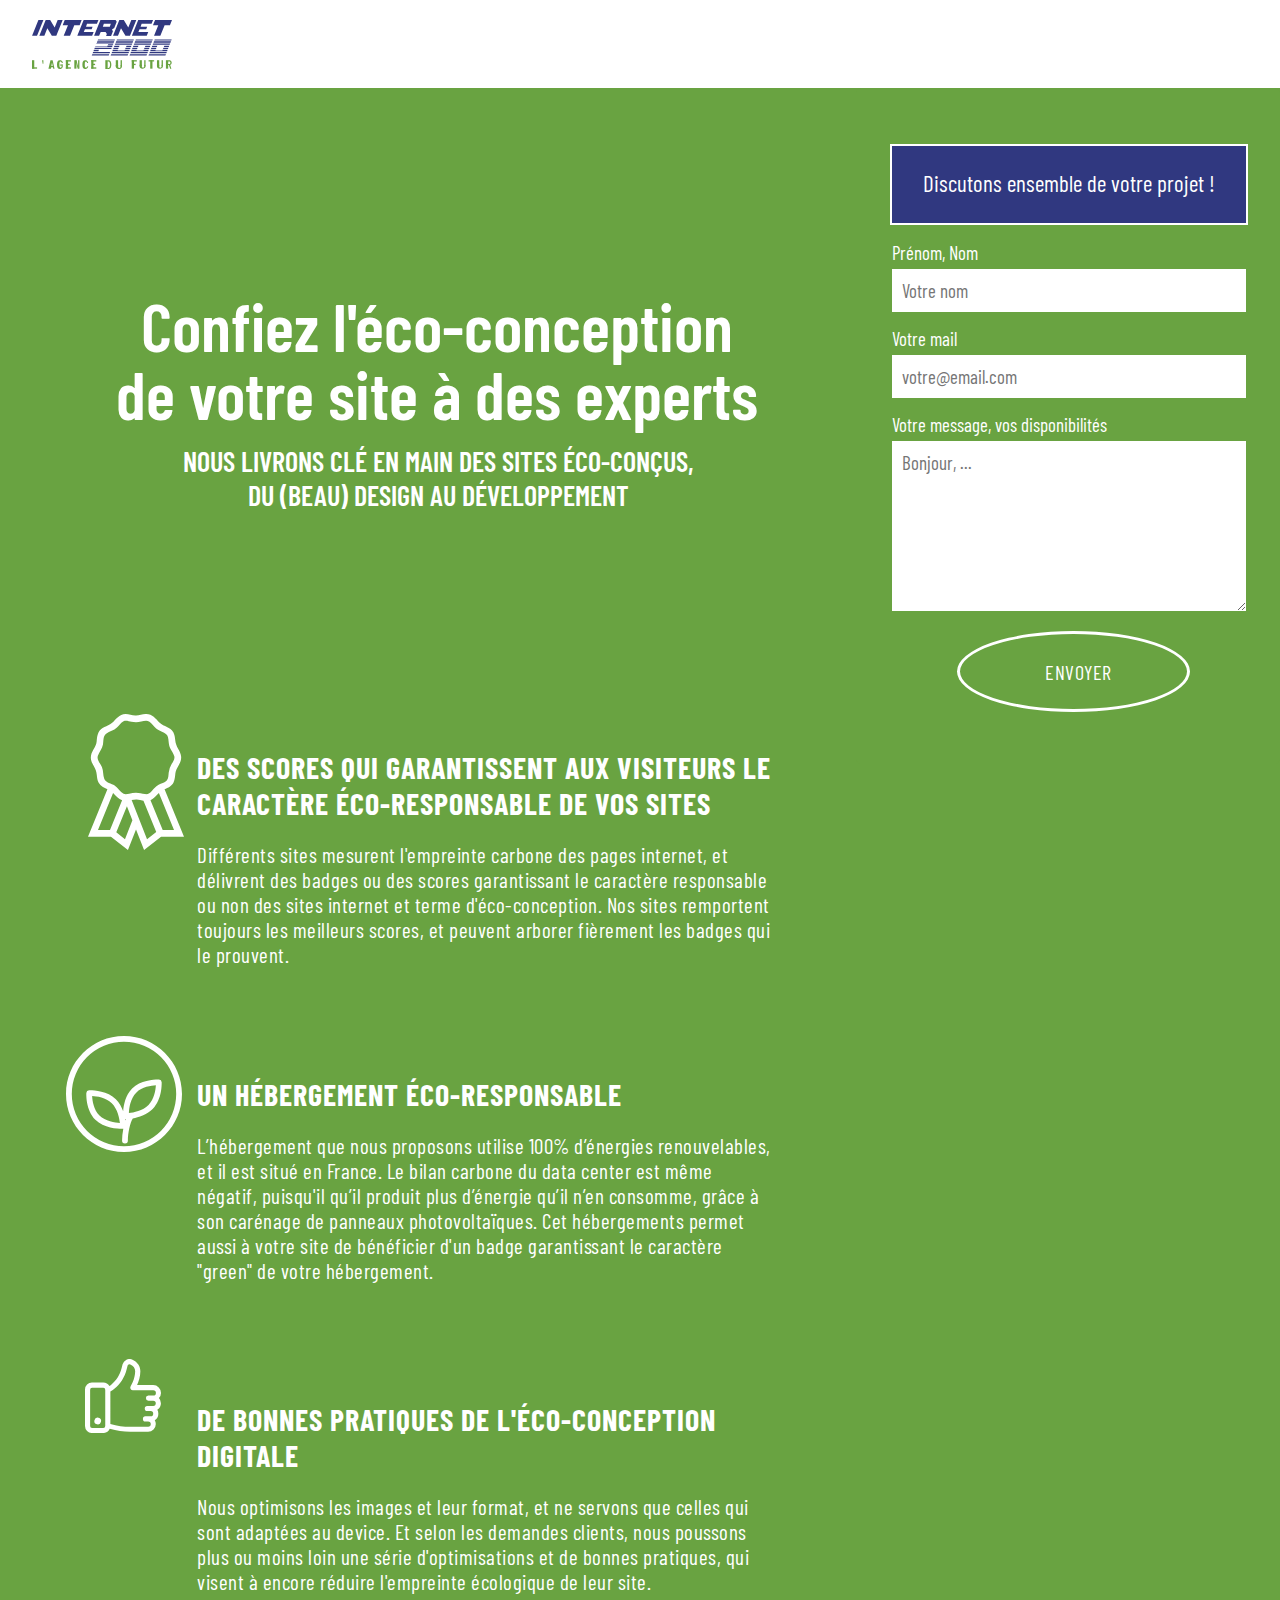
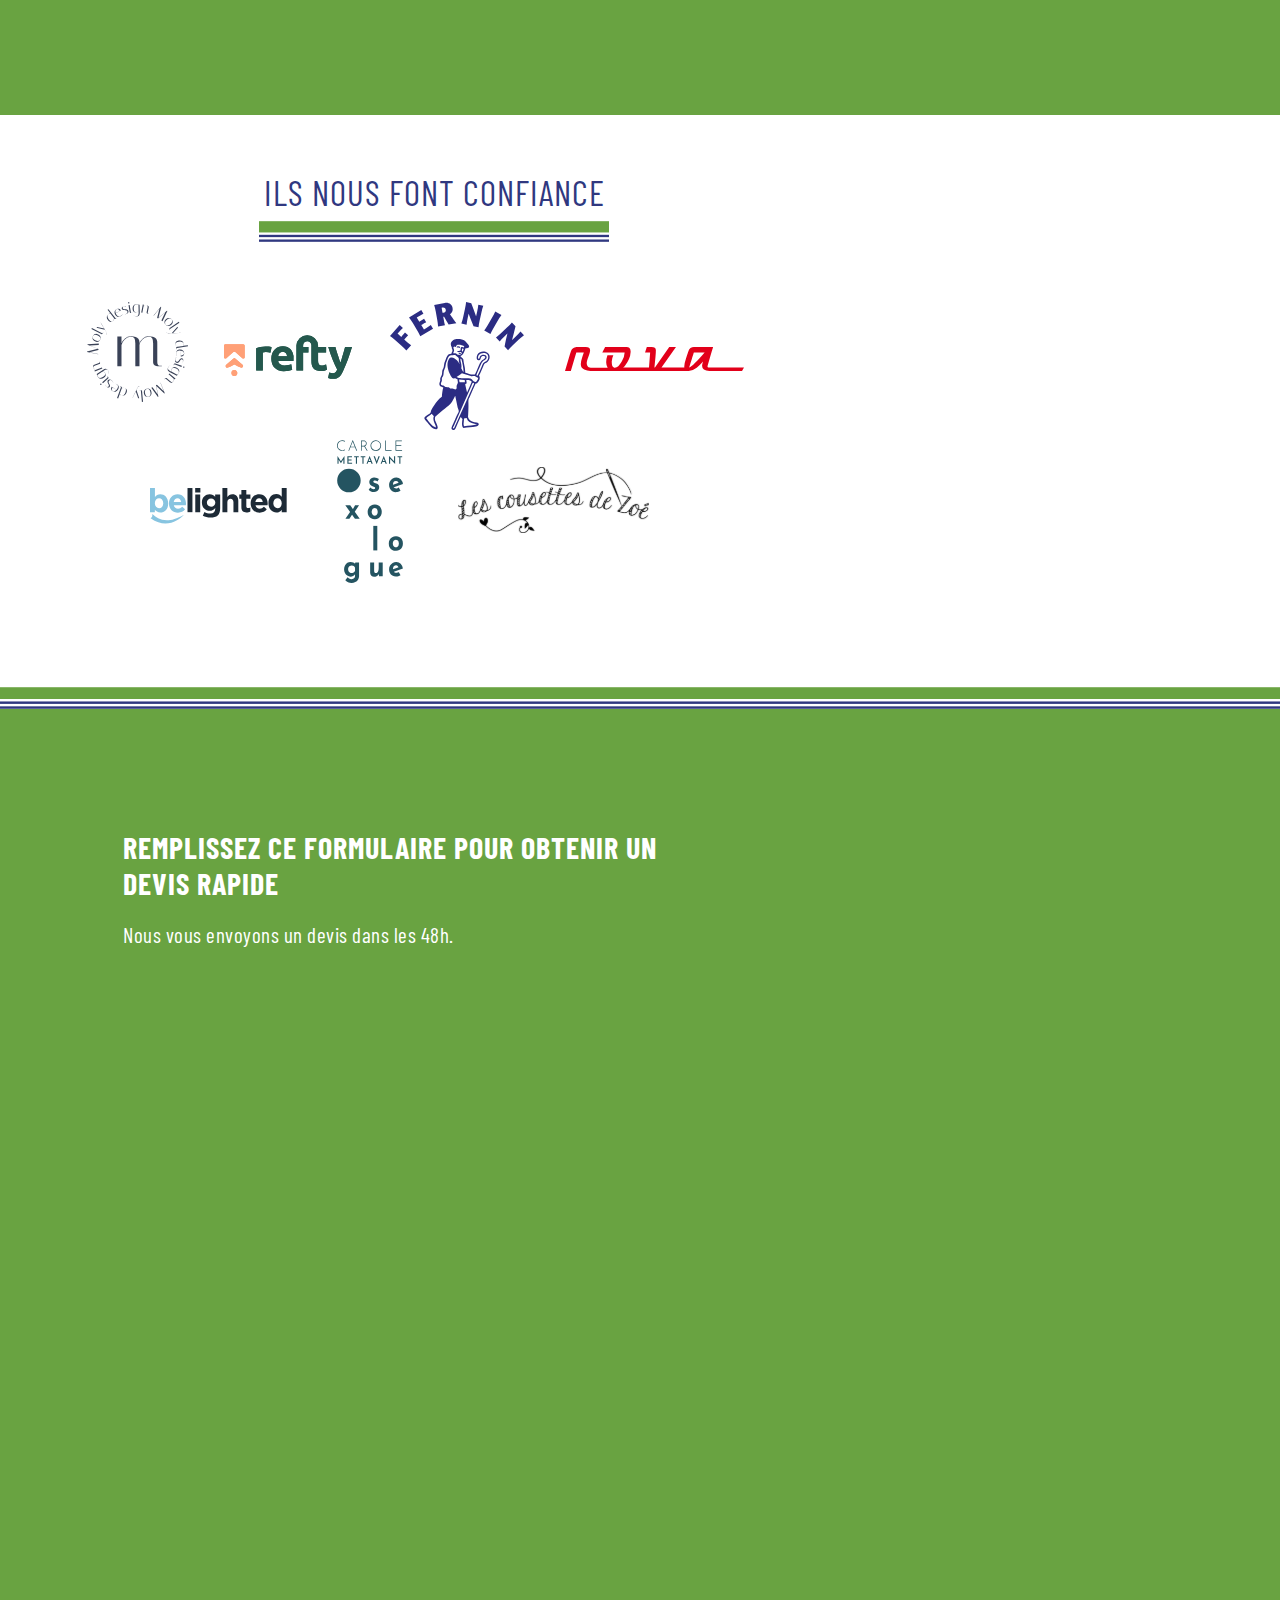
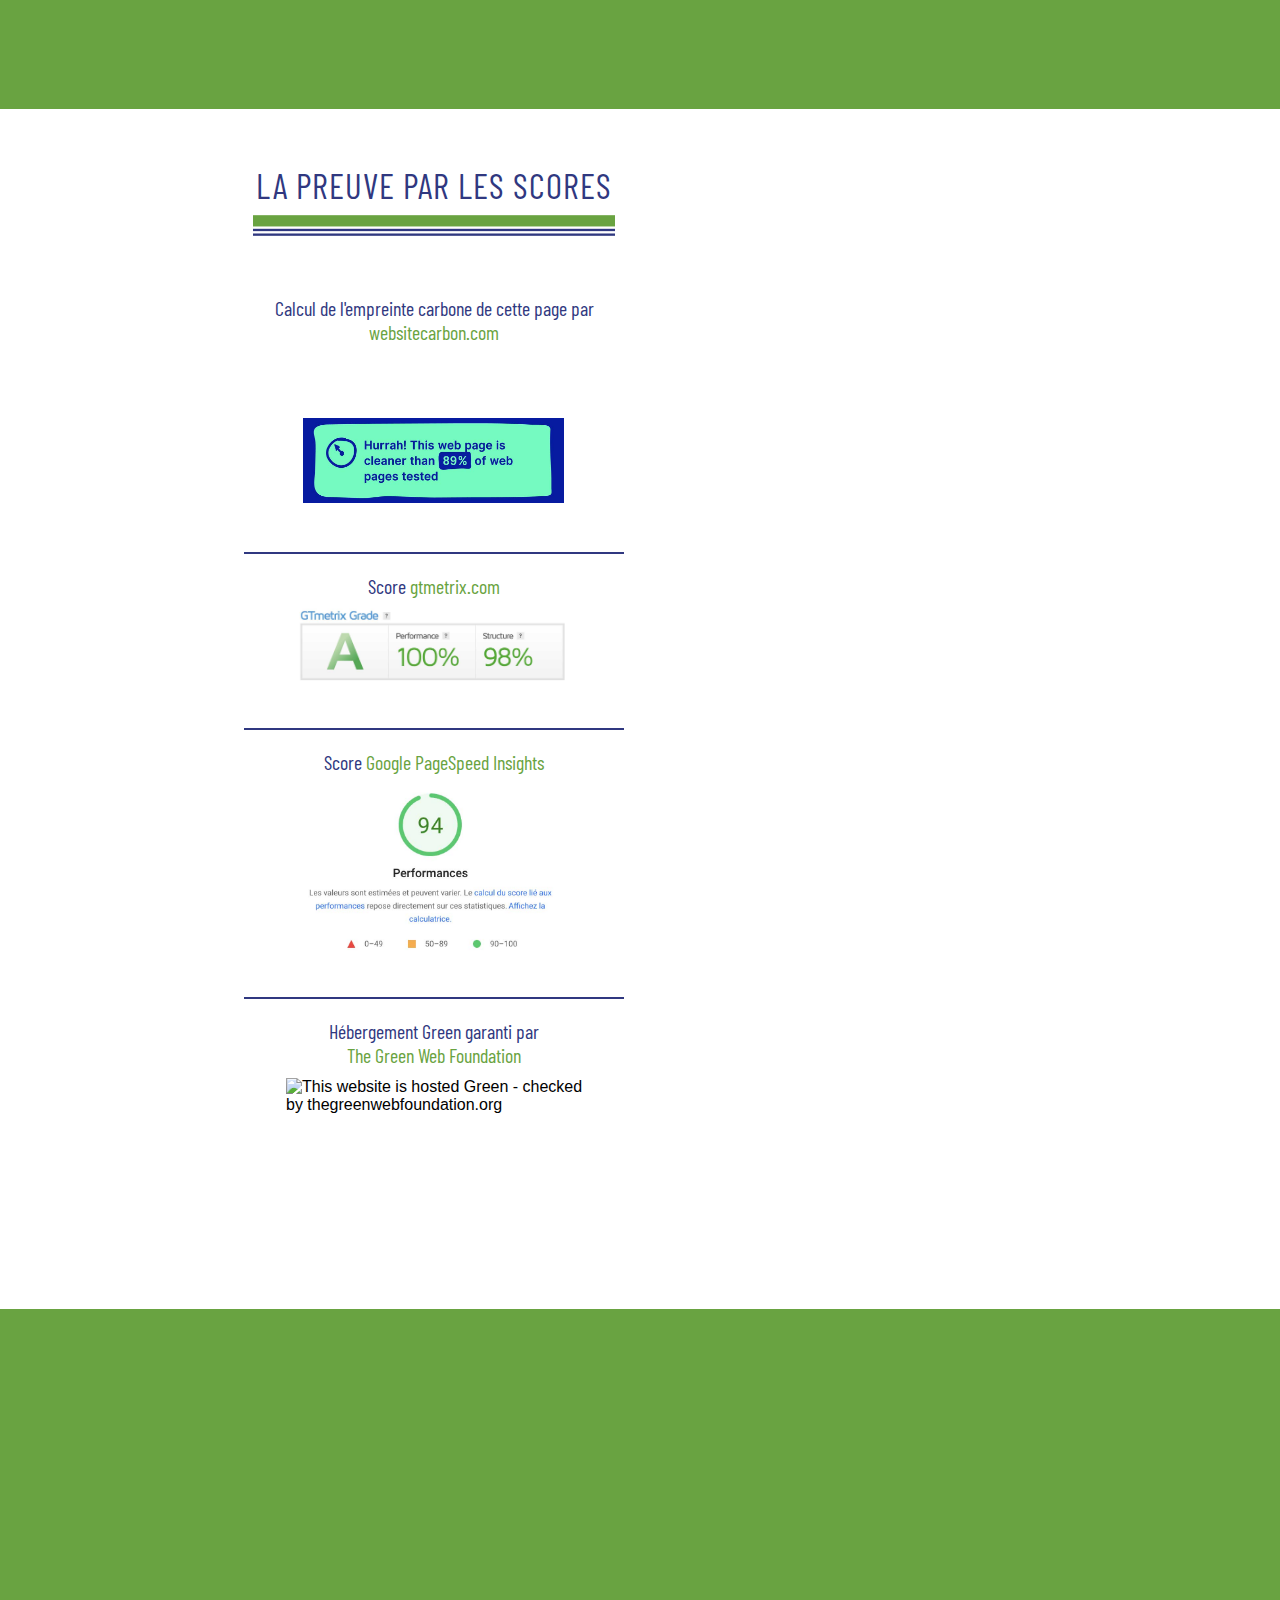
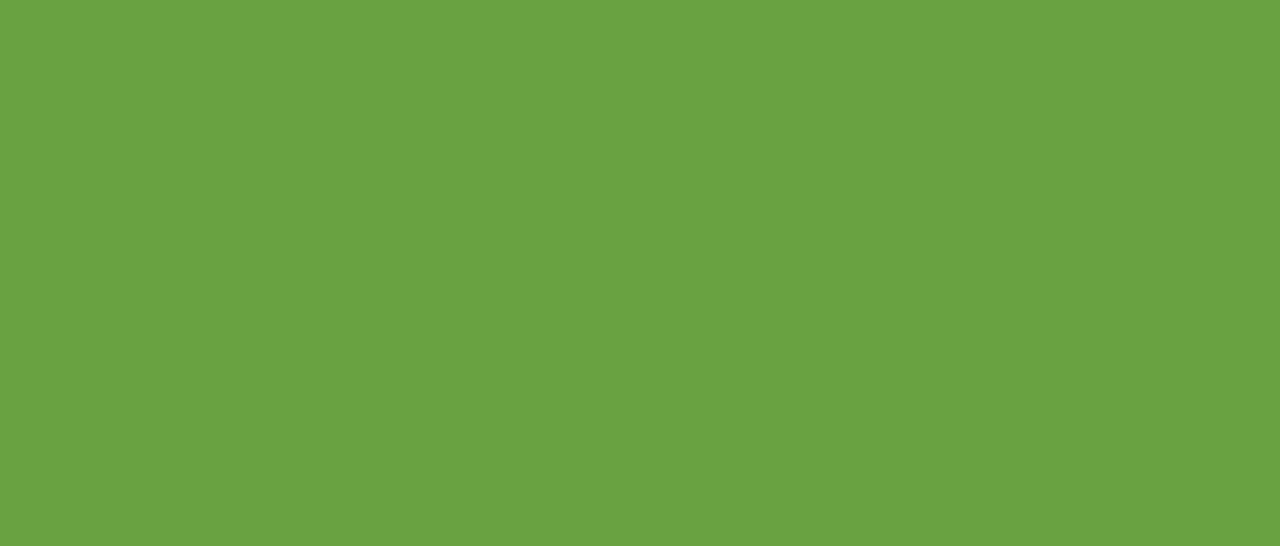
==== index.html @ 062c949f "Add files via upload" ====
<!doctype html><html class="" lang="fr"><head>
    <meta charset="UTF-8">
    <!-- generator meta tag -->
    <!-- leave this for stats and Silex version check -->
    <meta name="generator" content="Silex v2.2.13">
    <!-- End of generator meta tag -->
    <script type="text/javascript" src="js/jquery.js"></script>
    
    
    <script type="text/javascript" src="js/front-end.js"></script>
    <link rel="stylesheet" href="css/normalize.css">
    <link rel="stylesheet" href="css/front-end.css">

    
    <script type="text/javascript" class="silex-script"></script>
    
    <title>Experts en éco-conception Digitale - Page 1</title>
    

    
<meta name="viewport" content="width=device-width, initial-scale=1"><meta property="description" content="Confiez l'éco-conception de vos sites à des experts du statique : du design au développement, INTERNET 2000 livre clé en main des sites éco-conçus."><link href="css/favicon.png" rel="shortcut icon"><meta property="twitter:card" content="summary"><meta property="twitter:description" content="Confiez l'éco-conception de vos sites à des experts du statique : du design au développement, INTERNET 2000 livre clé en main des sites éco-conçus."><meta property="og:description" content="Confiez l'éco-conception de vos sites à des experts du statique : du design au développement, INTERNET 2000 livre clé en main des sites éco-conçus."><meta name="twitter:card" content="summary_large_image"><meta property="og:type" content="website"><meta property="twitter:title" content="Experts en éco-conception Digitale"><meta property="og:title" content="Experts en éco-conception Digitale"><link href="https://fonts.googleapis.com/css2?family=Barlow+Condensed:wght@600;800&amp;display=block" rel="stylesheet" class="silex-custom-font"><meta property="twitter:image" content="https://internet2000.net/assets/thumbnail2.png"><meta property="og:image" content="https://internet2000.net/assets/thumbnail2.png"><script src="js/script.js" type="text/javascript"></script><link href="css/styles.css" rel="stylesheet" type="text/css"><!-- Global site tag (gtag.js) - Google Analytics -->
<script async="" src="https://www.googletagmanager.com/gtag/js?id=UA-219717508-1">
</script>
<script>
  window.dataLayer = window.dataLayer || [];
  function gtag(){dataLayer.push(arguments);}
  gtag('js', new Date());

  gtag('config', 'UA-219717508-1');
</script><style>body { opacity: 0; transition: .25s opacity ease; }</style></head>

<body class="body-initial all-style enable-mobile prevent-resizable prevent-selectable editable-style silex-runtime silex-published" data-silex-type="container-element" style="" data-current-page="page-page-1">
    









    
    
    
















<section data-silex-type="container-element" class="container-element editable-style silex-id-1478366444112-1 section-element prevent-resizable" style="">
        <div data-silex-type="container-element" class="editable-style silex-element-content silex-id-1478366444112-0 container-element website-width"><a data-silex-type="container-element" class="editable-style container-element silex-id-1641823414954-0 page-page-1 paged-element paged-element-visible" style="" title="Logo Internet 2000" href="https://internet2000.net/"></a></div>
    </section><section data-silex-type="container-element" class="container-element editable-style silex-id-1474394621033-3 section-element prevent-resizable" style="">
        <div data-silex-type="container-element" class="editable-style silex-element-content silex-id-1474394621032-2 container-element selected website-width style-button" style=""><div data-silex-type="container-element" class="editable-style container-element silex-id-1641896704479-7 fixed hide-on-mobile" style=""><div data-silex-type="html-element" class="editable-style html-element silex-id-1641824628712-8" style=""><div class="silex-element-content"><form netlify="" name="contact" class="contact" action="https://formspree.io/f/myyokznr" method="post"><input type="hidden" name="form-name" value="contact">

  <div>
    <label for="field1">Prénom, Nom</label>
    <input type="text" required="" id="field1" name="field1" placeholder="Votre nom">
  </div>


  <div>
    <label for="field2">Votre mail</label>
    <input type="text" required="" id="field2" name="field2" placeholder="votre@email.com">
  </div>


  <div class="fill-vertical">
    <label for="field3">Votre message, vos disponibilités</label>
    <textarea rows="10" required="" id="field3" name="field3" placeholder="Bonjour, ..."></textarea>
  </div>

  <input type="submit" value="Envoyer" class="button white">
</form>

<style>form * {font-size: 19px; font-family: 'Barlow Condensed', 'arial narrow', arial, sans-serif;}input, textarea {width: 100%; padding: 10px 0 10px 10px; margin-bottom: 15px; margin-top: 5px; border: none; color: #303880;}textarea {height: 150px; color: #303880;}.button {background: transparent; border: 3px solid white; border-radius: 50%; width: 233px; height: 81px; text-transform: uppercase; letter-spacing: 0.5px; font-size: 20px; margin-left: 65px;}.button:hover {letter-spacing: 1.5px; -webkit-transition: letter-spacing 0.1s ease-in-out 0.1s; -moz-transition: letter-spacing 0.1s ease-in-out 0.1s; -o-transition: letter-spacing 0.1s ease-in-out 0.1s; transition: letter-spacing 0.1s ease-in-out 0.1s;}.white, label {color: white;}@media (max-width: 480px) {.button {margin-left: 95px; margin-top: 20px; width: 230px; height: 59px;}}</style></div></div><div data-silex-type="text-element" class="editable-style text-element silex-id-1641896416191-3 page-page-1 paged-element style-button paged-element-visible" style=""><div class="silex-element-content normal"><p></p><p>Discutons ensemble de votre projet ! </p><p></p><span class="_wysihtml-temp-caret-fix" style="position: absolute; display: block; min-width: 1px; z-index: 99999;">﻿</span></div></div></div><a data-silex-type="text-element" class="editable-style text-element silex-id-1641915762151-6 page-page-1 paged-element style-button hide-on-desktop paged-element-visible" style="" href="#form"><div class="silex-element-content normal"><p>Discutons ensemble de votre projet ! </p><span class="_wysihtml-temp-caret-fix" style="position: absolute; display: block; min-width: 1px; z-index: 99999;">﻿</span></div></a><div data-silex-type="text-element" class="editable-style text-element silex-id-1641824020651-3 page-page-1 paged-element style-main-style paged-element-visible" style="" href="null"><div class="silex-element-content normal"><h1>Confiez l'éco-conception <br>de votre site à des experts</h1></div></div><div data-silex-type="text-element" class="editable-style text-element silex-id-1641824244486-4 page-page-1 paged-element style-main-style paged-element-visible" style="" href="null"><div class="silex-element-content normal"><h2>Nous livrons clé en main des sites éco-conçus, <br>du (beau) design au développement</h2></div></div></div>
    </section><section data-silex-type="container-element" class="editable-style section-element silex-id-1641824390180-5 page-page-1 paged-element paged-element-visible"><div data-silex-type="container-element" class="editable-style container-element silex-id-1641824390181-6 silex-element-content website-width prevent-draggable" style=""><div data-silex-type="container-element" class="editable-style container-element silex-id-1641827144175-11" style="" title="Médaille"></div><div data-silex-type="text-element" class="editable-style text-element silex-id-1641826558197-10 style-main-style" style="" href="null"><div class="silex-element-content normal"><h3>Des Scores qui garantissent aux visiteurs le caractère éco-responsable de vos sites</h3><p>Différents sites mesurent l'empreinte carbone des pages internet, et délivrent des badges ou des scores garantissant le caractère responsable ou non des sites internet et terme d'éco-conception. Nos sites remportent toujours les meilleurs scores, et peuvent arborer fièrement les badges qui le prouvent.</p></div></div><div data-silex-type="container-element" class="editable-style container-element silex-id-1641896144389-1" style="" title="plante"></div><div data-silex-type="text-element" class="editable-style text-element silex-id-1641827261278-12 style-main-style" style="" href="null"><div class="silex-element-content normal"><h3>Un hébergement éco-responsable</h3><p>L’hébergement que nous proposons utilise 100% d’énergies renouvelables, et il est situé en France. Le bilan carbone du data center est même négatif, puisqu'il qu’il produit plus d’énergie qu’il n’en consomme, grâce à son carénage de panneaux photovoltaïques. Cet hébergements permet aussi à votre site de bénéficier d'un badge garantissant le caractère "green" de votre hébergement.</p></div></div><div data-silex-type="container-element" class="editable-style container-element silex-id-1641896380135-2" style="" title="Pouce en l'air"></div><div data-silex-type="text-element" class="editable-style text-element silex-id-1641892896562-0 style-main-style" style="" href="null"><div class="silex-element-content normal"><h3>De bonnes pratiques de l'éco-conception digitale</h3><p></p><p>Nous optimisons les images et leur format, et ne servons que celles qui sont adaptées au device. Et selon les demandes clients, nous poussons plus ou moins loin une série d'optimisations et de bonnes pratiques, qui visent à encore réduire l'empreinte écologique de leur site.<span style="background-color: transparent;">﻿</span></p><p></p></div></div><a data-silex-type="text-element" class="editable-style text-element silex-id-1641915670651-4 style-button hide-on-desktop" style="" href="#form"><div class="silex-element-content normal"><p>Discutons ensemble de votre projet ! </p></div></a></div></section><section data-silex-type="container-element" class="container-element editable-style silex-id-1478366450713-3 section-element prevent-resizable" style="">
        <div data-silex-type="container-element" class="editable-style silex-element-content silex-id-1478366450713-2 container-element website-width" style="">

            
        <div data-silex-type="text-element" class="editable-style text-element silex-id-1641896535466-4 page-page-1 paged-element style-second paged-element-visible" style="" href="null"><div class="silex-element-content normal"><h2>Ils nous font confiance</h2><span class="_wysihtml-temp-caret-fix" style="position: absolute; display: block; min-width: 1px; z-index: 99999;">﻿</span></div></div><div data-silex-type="container-element" class="editable-style container-element silex-id-1641909766215-17 page-page-1 paged-element paged-element-visible" style=""></div><div data-silex-type="container-element" class="editable-style container-element silex-id-1641907827980-14" style="" title="Logo Nova"></div><div data-silex-type="container-element" class="editable-style container-element silex-id-1641906731349-8" style="" title="Logo Fernin"></div><div data-silex-type="container-element" class="editable-style container-element silex-id-1641907019586-9" style="" title="logo Cousettes"></div><div data-silex-type="container-element" class="editable-style container-element silex-id-1641907318491-11" style="" title="Logo Carole Mettavant"></div><div data-silex-type="container-element" class="editable-style container-element silex-id-1641907671231-13" style="" title="Logo Refty"></div><div data-silex-type="container-element" class="editable-style container-element silex-id-1641908005575-15" style="" title="Logo Belighted"></div><div data-silex-type="container-element" class="editable-style container-element silex-id-1641907478011-12" style="" title="Logo MolyDesign"></div><a data-silex-type="text-element" class="editable-style text-element silex-id-1642003667285-18 style-button hide-on-desktop" style="" href="#form"><div class="silex-element-content normal"><p>Discutons ensemble de votre projet !</p><span class="_wysihtml-temp-caret-fix" style="position: absolute; display: block; min-width: 1px; z-index: 99999;">﻿</span></div></a></div>
    </section><section data-silex-type="container-element" class="editable-style section-element silex-id-1641994055155-7 page-page-1 paged-element paged-element-visible" style=""><div data-silex-type="container-element" class="editable-style container-element silex-id-1641994055156-8 silex-element-content website-width prevent-draggable"></div></section><section data-silex-type="container-element" class="editable-style section-element silex-id-1646655646748-0 page-page-1 paged-element paged-element-visible" style=""><div data-silex-type="container-element" class="editable-style container-element silex-id-1646655646749-1 silex-element-content website-width prevent-draggable"><div data-silex-type="text-element" class="editable-style text-element silex-id-1646661302019-2 style-main-style" style="" href="null"><div class="silex-element-content normal"><h3>Remplissez ce formulaire pour obtenir un devis rapide</h3><p>Nous vous envoyons un devis dans les 48h.</p></div></div><div data-silex-type="html-element" class="editable-style html-element silex-id-1646741842840-4" style=""><div class="silex-element-content"><iframe src="https://docs.google.com/forms/d/e/1FAIpQLSdFiOf5DJk4WR9i3HIj2Z3DbxD8TjxS-yPiY1yeTorM4FmFGA/viewform?embedded=true" width="640" height="2733" frameborder="0" marginheight="0" marginwidth="0">Chargement…</iframe></div></div></div></section><section data-silex-type="container-element" class="editable-style section-element silex-id-1641993415440-2 page-page-1 paged-element paged-element-visible"><div data-silex-type="container-element" class="editable-style container-element silex-id-1641993415441-3 silex-element-content website-width prevent-draggable" style=""><div data-silex-type="text-element" class="editable-style text-element silex-id-1641997626278-14 page-page-1 paged-element style-second paged-element-visible" style="" href="null"><div class="silex-element-content normal"><h2>La preuve par les scores</h2></div></div><div data-silex-type="container-element" class="editable-style container-element silex-id-1641997775692-15 page-page-1 paged-element paged-element-visible" style=""></div><div data-silex-type="text-element" class="editable-style text-element silex-id-1641993788208-6 page-page-1 paged-element style-second paged-element-visible" style="" href="null"><div class="silex-element-content normal"><p>Calcul de l'empreinte carbone de cette page par <a href="https://www.websitecarbon.com/" linktype="LinkTypeExternal" title="Lien vers le site websitecarbon.com">websitecarbon.com</a></p></div></div><div data-silex-type="html-element" class="editable-style html-element silex-id-1641993463745-4 page-page-1 paged-element paged-element-visible" style=""><div class="silex-element-content"><div id="wcb" class="carbonbadge"></div>
<script src="https://unpkg.com/website-carbon-badges@1.1.2/b.min.js" defer="" type="text/javascript"></script></div></div><div data-silex-type="image-element" class="editable-style image-element silex-id-1641997038059-13" style=""><img src="assets/carbon.jpg" alt="Score Website Carbon"></div><div data-silex-type="text-element" class="editable-style text-element silex-id-1641994600664-10 page-page-1 paged-element style-second paged-element-visible" style="" href="null"><div class="silex-element-content normal"><p>Score&nbsp;<a href="https://gtmetrix.com" title="Lien vers le site gtmetrix.com" linktype="LinkTypeExternal">gtmetrix.com</a></p></div></div><div data-silex-type="image-element" class="editable-style image-element silex-id-1641994563438-9 page-page-1 paged-element paged-element-visible" style=""><img src="assets/badge-gtmetrix.jpg" alt="Score GTmetrix"></div><div data-silex-type="text-element" class="editable-style text-element silex-id-1641996254870-11 page-page-1 paged-element style-second paged-element-visible" style="" href="null"><div class="silex-element-content normal"><p>Score&nbsp;<a href="https://pagespeed.web.dev/" title="Lien vers le site Google PageSpeed Insights">Google PageSpeed&nbsp;Insights</a></p></div></div><div data-silex-type="image-element" class="editable-style image-element silex-id-1641996325359-12" style=""><img src="assets/googlepagespeedinsight.jpg" alt="Score google pageSpeed Insights"></div><div data-silex-type="text-element" class="editable-style text-element silex-id-1641998588594-17 page-page-1 paged-element style-second paged-element-visible" style="" href="null"><div class="silex-element-content normal"><p>Hébergement Green garanti par <br><a href="https://www.thegreenwebfoundation.org/green-web-check/" linktype="LinkTypeExternal" title="Site The Green Web Foundation">The Green Web Foundation</a></p></div></div><div data-silex-type="html-element" class="editable-style html-element silex-id-1641998445188-16" style=""><div class="silex-element-content"><img src="https://api.thegreenwebfoundation.org/greencheckimage/internet2000.net?nocache=true" alt="This website is hosted Green - checked by thegreenwebfoundation.org"></div></div></div></section><section data-silex-type="container-element" class="editable-style section-element silex-id-1641915187706-2 page-page-1 paged-element hide-on-desktop paged-element-visible"><div data-silex-type="container-element" class="editable-style container-element silex-id-1641915187706-3 silex-element-content website-width prevent-draggable" style=""><div data-silex-type="html-element" class="editable-style html-element silex-id-1641993332758-1" style=""><div class="silex-element-content"><a name="form"></a></div></div><div data-silex-type="text-element" class="editable-style text-element silex-id-1641913949850-0 page-page-1 paged-element style-button hide-on-desktop paged-element-visible" style=""><div class="silex-element-content normal"><p>Discutons ensemble de votre projet !</p></div></div><div data-silex-type="html-element" class="editable-style html-element silex-id-1641913277028-4" style=""><div class="silex-element-content"><form netlify="" name="contact" class="contact" action="https://formspree.io/f/myyokznr" method="post"><input type="hidden" name="form-name" value="contact">

  <div>
    <label for="field1">Prénom, Nom</label>
    <input type="text" required="" id="field1" name="field1" placeholder="Votre nom">
  </div>


  <div>
    <label for="field2">Votre mail</label>
    <input type="text" required="" id="field2" name="field2" placeholder="votre@email.com">
  </div>


  <div class="fill-vertical">
    <label for="field3">Votre message, vos disponibilités</label>
    <textarea rows="10" required="" id="field3" name="field3" placeholder="Bonjour, ..."></textarea>
  </div>

  <input type="submit" value="Envoyer" class="button white">
</form>

<style>form * {font-size: 19px; font-family: 'Barlow Condensed', 'arial narrow', arial, sans-serif;}input, textarea {width: 100%; padding: 10px 0 10px 10px; margin-bottom: 15px; margin-top: 5px; border: none; color: #303880;}textarea {height: 150px; color: #303880;}.button {background: transparent; border: 3px solid white; border-radius: 50%; width: 233px; height: 81px; text-transform: uppercase; letter-spacing: 0.5px; font-size: 20px; margin-left: 65px;}.button:hover {letter-spacing: 1.5px; -webkit-transition: letter-spacing 0.1s ease-in-out 0.1s; -moz-transition: letter-spacing 0.1s ease-in-out 0.1s; -o-transition: letter-spacing 0.1s ease-in-out 0.1s; transition: letter-spacing 0.1s ease-in-out 0.1s;}.white, label {color: white;}@media (max-width: 480px) {.button {margin-left: 68px; margin-top: 20px; width: 230px;}}</style></div></div></div></section></body></html>
---- css/front-end.css ----
/**
 * This file holds the styles of websites while editing
 */

body {
  min-height: 100vh;
  min-width: 98vw; /* remove approx size of vertical scroll bar */
}

/* prevent-auto-z-index is to let the components handle their z-index */
.section-element > .silex-element-content > *:not(.prevent-auto-z-index):not(.fixed) {
  /* put the elements of a section on top of sections bellow */
  z-index: 10;
}
/* workaround a bug of the 2.11 version (front end) */
/* sections used to hava margin-top: -1; which can not be edited in the UI */
.editable-style.section-element {
  margin-top: 0;
}
/****************************************************/
.website-width {
  width: 960px;
}
.paged-element-hidden {
  display: none !important;
}
/* resize */
.editable-style.image-element img {
  border-radius: inherit; /* this is to follow the element's radius */
	width: 100%;
	height: 100%;
}
/*
 .image-element > .silex-element-content {
	overflow: hidden;
}
*/
.html-element .silex-element-content {
  /* enable HTML content to have style="min-height: inherit;" */
  /* removed because it makes components buggy, add it to silex if you need to
  position: absolute;
  min-height: inherit;
  width: 100%; /* needed by slideshow components and probably others */
  /*
  height: 100%; /* needed by slideshow kreview and probably others */
}
/* wysihtml text editor styles */
.wysiwyg-float-left {
  float: left;
  margin: 0 8px 8px 0;
}
.wysiwyg-float-right {
  float: right;
  margin: 0 0 8px 8px;
}
/* Remove dots surrounding links in Firefox
    because of normalize.css */
a:focus{ outline: none;}

body .editable-style[data-silex-href] {
  cursor: pointer;
}
body.enable-mobile .editable-style.hide-on-desktop {
  display: none;
}
/* only outside the editor */
/* needs to be more qualified than body.enable-mobile .editable-style:not(.prevent-mobile-style) */
body.silex-runtime.body-initial .fixed {
  position: absolute;
  z-index: 20;
}
/* Mobile styles */
@media (max-width:480px) {
  /* needs to be more qualified than body.enable-mobile .editable-style:not(.prevent-mobile-style) */
  body.silex-runtime.body-initial .fixed {
    /* on mobile (chrome, this is needed to be on top of other content) */
    position: relative;
  }

  /* hide horizontal scroll bar which appears because of residual values in css
  html {
    overflow-x: hidden;
  }
  */
  body {
    position: initial; /* used to be absolute but now only in editor (editable.css), when position is absolute the body has the size of its content */
  }
  /* mobile mode */
  body.enable-mobile .editable-style:not(.prevent-mobile-style),
  body.enable-mobile .background.background-initial {
    position: static;
    top: auto;
    left: auto;
    max-width: 100%;
    min-width: auto; /* this is to remove sections min-width, since section min-width is set to the witdh of its content in Element::setStyle() */
    margin-left: auto;
    margin-right: auto;
  }
  body.enable-mobile .editable-style.container-element {
    padding: 10px; /* leave space between a container and its content */
  }
  body.enable-mobile .editable-style.section-element {
    padding: 0;
  }
  body.enable-mobile .editable-style.section-element > .silex-element-content {
    padding: 10px 0; /* leave space between a container and its content */
  }
  body.enable-mobile.silex-resizing .editable-style:not(.prevent-mobile-style) {
    max-width: unset; /* while dragging let the user size the elements freely */
  }
  body.enable-mobile .image-element.editable-style:not(.prevent-mobile-style) {
    position: relative;
  }
  body.enable-mobile .editable-style.section-element {
    max-width: 100%; /* section bg should be 100% width because user do not need to grab the side and resize */
    padding: 0;
    margin: 0;
  }
  body.enable-mobile .container-element:not(.paged-element-hidden) {
    display: flex;
    align-items: center;
    justify-content: space-around;
    flex-wrap: wrap;
  }
  /* but still hide paged elements or desktop only elements */
  body.enable-mobile .editable-style.hide-on-mobile {
    display: none;
  }
  body.enable-mobile .editable-style.hide-on-desktop:not(.paged-element-hidden) {
    display: initial;
  }
  body.silex-runtime.enable-mobile .background.background-initial {
    max-width: 100%;
  }
}

/* only outside the editor */
/* needs to be more qualified than body.enable-mobile .editable-style:not(.prevent-mobile-style) */
body.silex-runtime.body-initial .fixed {
  position: absolute;
  z-index: 20;
}
/* Mobile styles */
@media (max-width:480px) {
  /* needs to be more qualified than body.enable-mobile .editable-style:not(.prevent-mobile-style) */
  body.silex-runtime.body-initial .fixed {
    /* on mobile (chrome, this is needed to be on top of other content) */
    position: relative;
  }
}

/**
 * prodotype components
 */
.silex-element-content-full-height .silex-element-content {
  height: 100%;
}
silex-template,
.prodotype-preview {
  display: none;
}
.prodotype-runtime,
.prodotype-runtime-strict {
  display: none;
}
.prodotype-published {
  display: none;
}
body.silex-editor .prodotype-preview {
  display: block;
}
body.silex-runtime .prodotype-runtime,
body.silex-runtime .prodotype-runtime-strict {
  display: block;
}
body.silex-published .prodotype-published {
  display: block;
}
body.silex-publish .prodotype-runtime-strict {
  display: none;
}
.prodotype-force-size {
  position: absolute;
  width: 100%;
  height: 100%;
}
.silex-component-button button {
  width: 100%;
}
/* full-width component*/
div.editable-style.full-width-section {
  min-height: 100px;
}

div.editable-style.full-width-section>.editable-style {
  position: static;
  min-width: 100%;
}

div.editable-style.full-width-section>.editable-style.silex-element-content {
  display: none;
}
---- css/styles.css ----
html, body {scroll-behavior: smooth;}
.body-initial {background-color: rgba(105,163,65,1); position: static;}.silex-id-1478366444112-1 {background-color: rgba(255,255,255,1); position: static; margin-top: -1px;}.silex-id-1478366444112-0 {background-color: transparent; min-height: 88px; position: relative; margin-left: auto; margin-right: auto;}.silex-id-1474394621033-3 {position: static; margin-top: -1px;}.silex-id-1474394621032-2 {background-color: transparent; min-height: 547px; position: relative; margin-left: auto; margin-right: auto;}.silex-id-1478366450713-3 {background-color: rgba(255,255,255,1); position: static; margin-top: -1px;}.silex-id-1478366450713-2 {background-color: transparent; min-height: 572px; position: relative; margin-left: auto; margin-right: auto;}.silex-id-1641823414954-0 {width: 141px; min-height: 48.796875px; background-color: transparent; position: absolute; top: 20px; left: 32px; background-image: url(../assets/logo-i2k.svg); background-repeat: no-repeat;}.silex-id-1641824020651-3 {width: 740px; min-height: 136px; position: absolute; top: 203px; left: 67px;}.silex-id-1641824244486-4 {width: 631px; min-height: 68px; position: absolute; top: 356px; left: 123px;}.silex-id-1641824390180-5 {position: static;}.silex-id-1641824390181-6 {min-height: 1080px; background-color: transparent; position: relative; margin-left: auto; margin-right: auto;}.silex-id-1641824628712-8 {width: 344px; min-height: 486px; background-color: transparent; position: absolute; top: 153px; left: 36px;}.silex-id-1641826558197-10 {width: 578px; min-height: 239px; position: absolute; top: 114px; left: 197px;}.silex-id-1641827144175-11 {width: 102px; min-height: 136px; background-color: transparent; position: absolute; top: 79px; left: 85px; background-image: url(../assets/badge.svg); background-repeat: no-repeat; background-position: top center;}.silex-id-1641827261278-12 {width: 578px; min-height: 203px; position: absolute; top: 441px; left: 197px;}.silex-id-1641892896562-0 {width: 578px; min-height: 228px; position: absolute; top: 766px; left: 197px;}.silex-id-1641896144389-1 {width: 123px; min-height: 116px; background-color: transparent; position: absolute; top: 401.34375px; left: 62px; background-image: url(../assets/hebergement-green.svg); background-repeat: no-repeat; background-position: top center;}.silex-id-1641896380135-2 {width: 76px; min-height: 88px; background-color: transparent; position: absolute; top: 724px; left: 85px; background-image: url(../assets/thumb.svg); background-repeat: no-repeat; background-position: top center;}.silex-id-1641896416191-3 {width: 354px; min-height: 77px; position: absolute; top: 56px; left: 34px; background-color: rgba(48,56,128,1); border-width: 2px 2px 2px 2px; border-style: solid; border-color: rgba(255,255,255,1);}.silex-id-1641896535466-4 {width: 590px; min-height: 5px; position: absolute; top: 56px; left: 139px;}.silex-id-1641896704479-7 {width: 424px; min-height: 676px; background-color: rgba(105,163,65,1); position: absolute; top: 0px; left: 856px; border-radius: 5px 5px 5px 5px;}.silex-id-1641906731349-8 {width: 134px; min-height: 128px; background-color: transparent; position: absolute; top: 187px; left: 390px; background-image: url(../assets/gros-logo.svg); background-repeat: no-repeat; background-size: contain;}.silex-id-1641907019586-9 {width: 192px; min-height: 66px; background-color: transparent; position: absolute; top: 352px; left: 458px; background-image: url(../assets/logo_zoe.svg); background-repeat: no-repeat; background-size: contain;}.silex-id-1641907318491-11 {width: 73px; min-height: 143px; background-color: transparent; position: absolute; top: 325px; left: 337px; background-image: url(../assets/logo-carole-mettavant.svg); background-repeat: no-repeat; background-size: contain;}.silex-id-1641907478011-12 {width: 106px; min-height: 100px; background-color: transparent; position: absolute; top: 187px; left: 84px; background-image: url(../assets/logo-molydesign.svg); background-repeat: no-repeat; background-size: contain; background-position: top center;}.silex-id-1641907671231-13 {width: 128px; min-height: 51px; background-color: transparent; position: absolute; top: 220px; left: 224px; background-image: url(../assets/logo-refty.svg); background-repeat: no-repeat; background-size: contain; background-position: top right;}.silex-id-1641907827980-14 {width: 179px; min-height: 34px; background-color: transparent; position: absolute; top: 232px; left: 565px; background-image: url(../assets/logo-nova.svg); background-repeat: no-repeat; background-size: contain; background-position: top center;}.silex-id-1641908005575-15 {width: 153px; min-height: 36px; background-color: transparent; position: absolute; top: 373px; left: 150px; background-image: url(../assets/logo-belighted.svg); background-repeat: no-repeat; background-size: contain;}.silex-id-1641909766215-17 {width: 350px; min-height: 21px; background-color: rgb(255, 255, 255); position: absolute; top: 106px; left: 259px; background-image: url(../assets/1px30px-green.svg);}.silex-id-1641913277028-4 {width: 344px; min-height: 486px; background-color: transparent; position: absolute; top: 153px; left: 36px;}.silex-id-1641913949850-0 {width: 354px; min-height: 77px; position: absolute; top: 240px; left: 45px; background-color: rgba(175,30,24,1); border-width: 2px 2px 2px 2px; border-style: solid; border-color: rgba(255,255,255,1);}.silex-id-1641915187706-2 {position: static;}.silex-id-1641915187706-3 {min-height: 100px; background-color: transparent; position: relative; margin-left: auto; margin-right: auto;}.silex-id-1641915670651-4 {width: 354px; min-height: 77px; position: absolute; top: 1158px; left: 63px; background-color: rgba(48,56,128,1); border-width: 2px 2px 2px 2px; border-style: solid; border-color: rgba(255,255,255,1);}.silex-id-1641915762151-6 {width: 354px; min-height: 77px; position: absolute; top: 350px; left: 63px; background-color: rgba(48,56,128,1); border-width: 2px 2px 2px 2px; border-style: solid; border-color: rgba(255,255,255,1);}.silex-id-1641993332758-1 {width: 100px; min-height: 100px; background-color: rgb(255, 255, 255); position: absolute; top: 263px; left: 190px;}.silex-id-1641993415440-2 {position: static; background-color: rgba(255,255,255,1);}.silex-id-1641993415441-3 {min-height: 1200px; background-color: transparent; position: relative; margin-left: auto; margin-right: auto;}.silex-id-1641993463745-4 {width: 330px; min-height: 50px; background-color: rgb(255, 255, 255); position: absolute; top: 250px; left: 270px;}.silex-id-1641993788208-6 {width: 380px; min-height: 88px; position: absolute; top: 167px; left: 244px;}.silex-id-1641994055155-7 {position: static; background-image: url(../assets/1px30px-green.svg); background-color: rgba(255,255,255,1);}.silex-id-1641994055156-8 {min-height: 22px; background-color: transparent; position: relative; margin-left: auto; margin-right: auto;}.silex-id-1641994563438-9 {width: 266px; height: 76px; position: absolute; top: 496px; left: 299px;}.silex-id-1641994600664-10 {width: 380px; min-height: 88px; position: absolute; top: 443px; left: 244px; border-width: 2px 0 0 0; border-style: solid; border-color: rgba(48,56,128,1);}.silex-id-1641996254870-11 {width: 380px; min-height: 88px; position: absolute; top: 619px; left: 244px; border-width: 2px 0 0 0; border-style: solid; border-color: rgba(48,56,128,1);}.silex-id-1641996325359-12 {width: 267px; height: 193px; position: absolute; top: 668px; left: 300px;}.silex-id-1641997038059-13 {width: 261px; height: 85px; position: absolute; top: 309px; left: 303px;}.silex-id-1641997626278-14 {width: 590px; min-height: 42px; position: absolute; top: 55px; left: 139px;}.silex-id-1641997775692-15 {width: 362px; min-height: 21px; background-color: rgb(255, 255, 255); position: absolute; top: 106px; left: 253px; background-image: url(../assets/1px30px-green.svg);}.silex-id-1641998445188-16 {width: 302px; min-height: 139px; background-color: rgb(255, 255, 255); position: absolute; top: 969px; left: 286px;}.silex-id-1641998588594-17 {width: 380px; min-height: 88px; position: absolute; top: 888px; left: 244px; border-width: 2px 0 0 0; border-style: solid; border-color: rgba(48,56,128,1);}.silex-id-1642003667285-18 {width: 354px; min-height: 77px; position: absolute; top: 1267px; left: 63px; background-color: rgba(48,56,128,1); border-width: 2px 2px 2px 2px; border-style: solid; border-color: rgba(255,255,255,1);}.silex-id-1646655646748-0 {position: static;}.silex-id-1646655646749-1 {min-height: 1000px; background-color: transparent; position: relative; margin-left: auto; margin-right: auto;}.silex-id-1646661302019-2 {width: 578px; min-height: 239px; position: absolute; top: 120px; left: 123px;}.silex-id-1646741842840-4 {width: 100px; min-height: 2737px; background-color: transparent; position: absolute; top: 300px; left: 123px;}@media only screen and (max-width: 480px) {.silex-id-1474394621032-2 {min-height: 60px;}.silex-id-1641824020651-3 {min-height: 12px; top: 0px; left: 0px; width: 479px; margin-bottom: 20px;}.silex-id-1641824244486-4 {min-height: 150px; top: 0px; left: 0px; width: 464px; padding-left: 61px; padding-right: 61px; margin-bottom: 30px;}.silex-id-1641824390181-6 {min-height: 10px;}.silex-id-1641826558197-10 {width: 400px; min-height: 325px; margin-bottom: 50px; padding-left: 30px; padding-right: 30px; top: 0px; left: 0px;}.silex-id-1641827144175-11 {width: 266px; min-height: 52px; top: 0px; left: 0px; margin-bottom: 16px;}.silex-id-1641827261278-12 {width: 464px; min-height: 253px; margin-bottom: 50px; top: 0px; left: 0px; padding-left: 30px; padding-right: 30px;}.silex-id-1641892896562-0 {width: 464px; min-height: 228px; top: 0px; left: 0px; padding-left: 30px; padding-right: 30px;}.silex-id-1641896144389-1 {top: 11px; left: 0px; width: 91px; min-height: 38px; margin-bottom: 20px;}.silex-id-1641896380135-2 {min-height: 28px; top: 0px; left: 0px; width: 61px; margin-bottom: 20px;}.silex-id-1641896416191-3 {top: NaNpx;}.silex-id-1641896535466-4 {min-height: 36px; top: 0px; left: 0px; width: 464px; margin-top: 50px; margin-bottom: 2px;}.silex-id-1641906731349-8 {min-height: 93px; top: 0px; left: 9px; width: 136px;}.silex-id-1641907019586-9 {min-height: 63px; top: 0px; left: 0px; width: 178px;}.silex-id-1641907318491-11 {min-height: 120px; top: 0px; left: 0px; width: 148px; margin-top: 32px;}.silex-id-1641907478011-12 {min-height: 100px; top: 0px; left: 0px; width: 327px; margin-bottom: 50px; margin-top: 23px;}.silex-id-1641907671231-13 {min-height: 36px; top: 0px; left: 0px; width: 169px; margin-top: 9px;}.silex-id-1641907827980-14 {min-height: 20px; top: 0px; left: 0px; width: 183px;}.silex-id-1641908005575-15 {margin-top: 34px; min-height: 42px; top: 0px; left: 0px; width: 161px;}.silex-id-1641909766215-17 {top: NaNpx; min-height: 1px; width: 283px; margin-bottom: 37px;}.silex-id-1641913277028-4 {min-height: 501px; top: 0px; left: 0px; width: 344px; padding-right: 7px;}.silex-id-1641913949850-0 {top: 0px; min-height: 74px; left: 0px; width: 345px; margin-bottom: 34px; margin-top: 50px; background-color: rgba(105,163,65,1);}.silex-id-1641915187706-3 {min-height: 67px;}.silex-id-1641915670651-4 {top: 0px; min-height: 74px; left: 0px; width: 412px; margin-bottom: 50px; margin-top: 20px;}.silex-id-1641915762151-6 {top: 0px; min-height: 77px; left: 0px; width: 412px; margin-bottom: 68px; margin-top: 20px;}.silex-id-1641993332758-1 {background-color: transparent; min-height: 10px; top: 0px; left: 0px; width: 269px;}.silex-id-1641993415441-3 {min-height: 120px;}.silex-id-1641994563438-9 {height: 76px; top: 0px; left: 0px; width: 266px;}.silex-id-1641994600664-10 {margin-top: 40px; min-height: 75px;}.silex-id-1641996254870-11 {margin-top: 40px; min-height: 1px;}.silex-id-1641996325359-12 {height: 193px; top: 0px; left: 0px; width: 267px;}.silex-id-1641997038059-13 {height: 85px; top: 0px; left: 0px; width: 261px;}.silex-id-1641997626278-14 {min-height: 3px; top: 0px; left: 0px; width: 468px; margin-top: 50px; margin-bottom: 2px;}.silex-id-1641997775692-15 {top: NaNpx; min-height: 1px; width: 293px; margin-bottom: 37px;}.silex-id-1641998445188-16 {margin-bottom: 50px;}.silex-id-1641998588594-17 {margin-top: 17px; min-height: 97px;}.silex-id-1642003667285-18 {top: 0px; min-height: 74px; left: 0px; width: 412px; margin-bottom: 50px; margin-top: 20px;}.silex-id-1646661302019-2 {width: 400px; min-height: 325px; margin-bottom: 50px; padding-left: 30px; padding-right: 30px; top: 0px; left: 0px;}}
.website-width {width: 1280px;}@media (min-width: 481px) {.silex-editor {min-width: 1480px;}}
.text-element > .silex-element-content {font-family: 'Barlow Condensed', 'arial narrow', arial, sans-serif; color: #ffffff;}a {text-decoration: none;}[data-silex-href] {text-decoration: none;}@media only screen and (max-width: 480px) {}
.style-main-style h1 {font-weight: 600; font-size: 68px; text-align: center; line-height: 1; margin-top: 0; margin-bottom: 0;}.style-main-style h2 {font-weight: 600; font-size: 28px; text-align: center; text-transform: uppercase; margin-top: 0; margin-bottom: 0;}.style-main-style h3 {font-size: 30px; text-transform: uppercase; letter-spacing: 1px; margin-top: 0; margin-bottom: 1px;}.style-main-style p {font-size: 21px; letter-spacing: 0.5px;}@media only screen and (max-width: 480px) {.style-main-style h1 {font-size: 43px;}.style-main-style h3 {text-align: center;}.style-main-style p {text-align: center;}}
.style-button p {font-size: 23px; color: #ffffff; text-align: center;}.style-button a {color: #000000; letter-spacing: 0.5px;}.style-button [data-silex-href] {color: #000000; letter-spacing: 0.5px;}.style-button a:hover {letter-spacing: 1px; -webkit-transition: all 1s ease; -moz-transition: all 1s ease; -o-transition: all 1s ease; transition: all 1s ease;}.style-button [data-silex-href]:hover {letter-spacing: 1px; -webkit-transition: all 1s ease; -moz-transition: all 1s ease; -o-transition: all 1s ease; transition: all 1s ease;}@media only screen and (max-width: 480px) {}
.style-second h2 {font-weight: 400; font-size: 35px; text-align: center; text-transform: uppercase; letter-spacing: 1px; margin-top: 0; margin-bottom: 0;}.style-second.text-element > .silex-element-content {color: #303880;}.style-second p {font-size: 20px; text-align: center;}.style-second a {color: #69A341;}.style-second [data-silex-href] {color: #69A341;}@media only screen and (max-width: 480px) {.style-second h2 {font-size: 30px;}}body.silex-runtime {opacity: 1;}
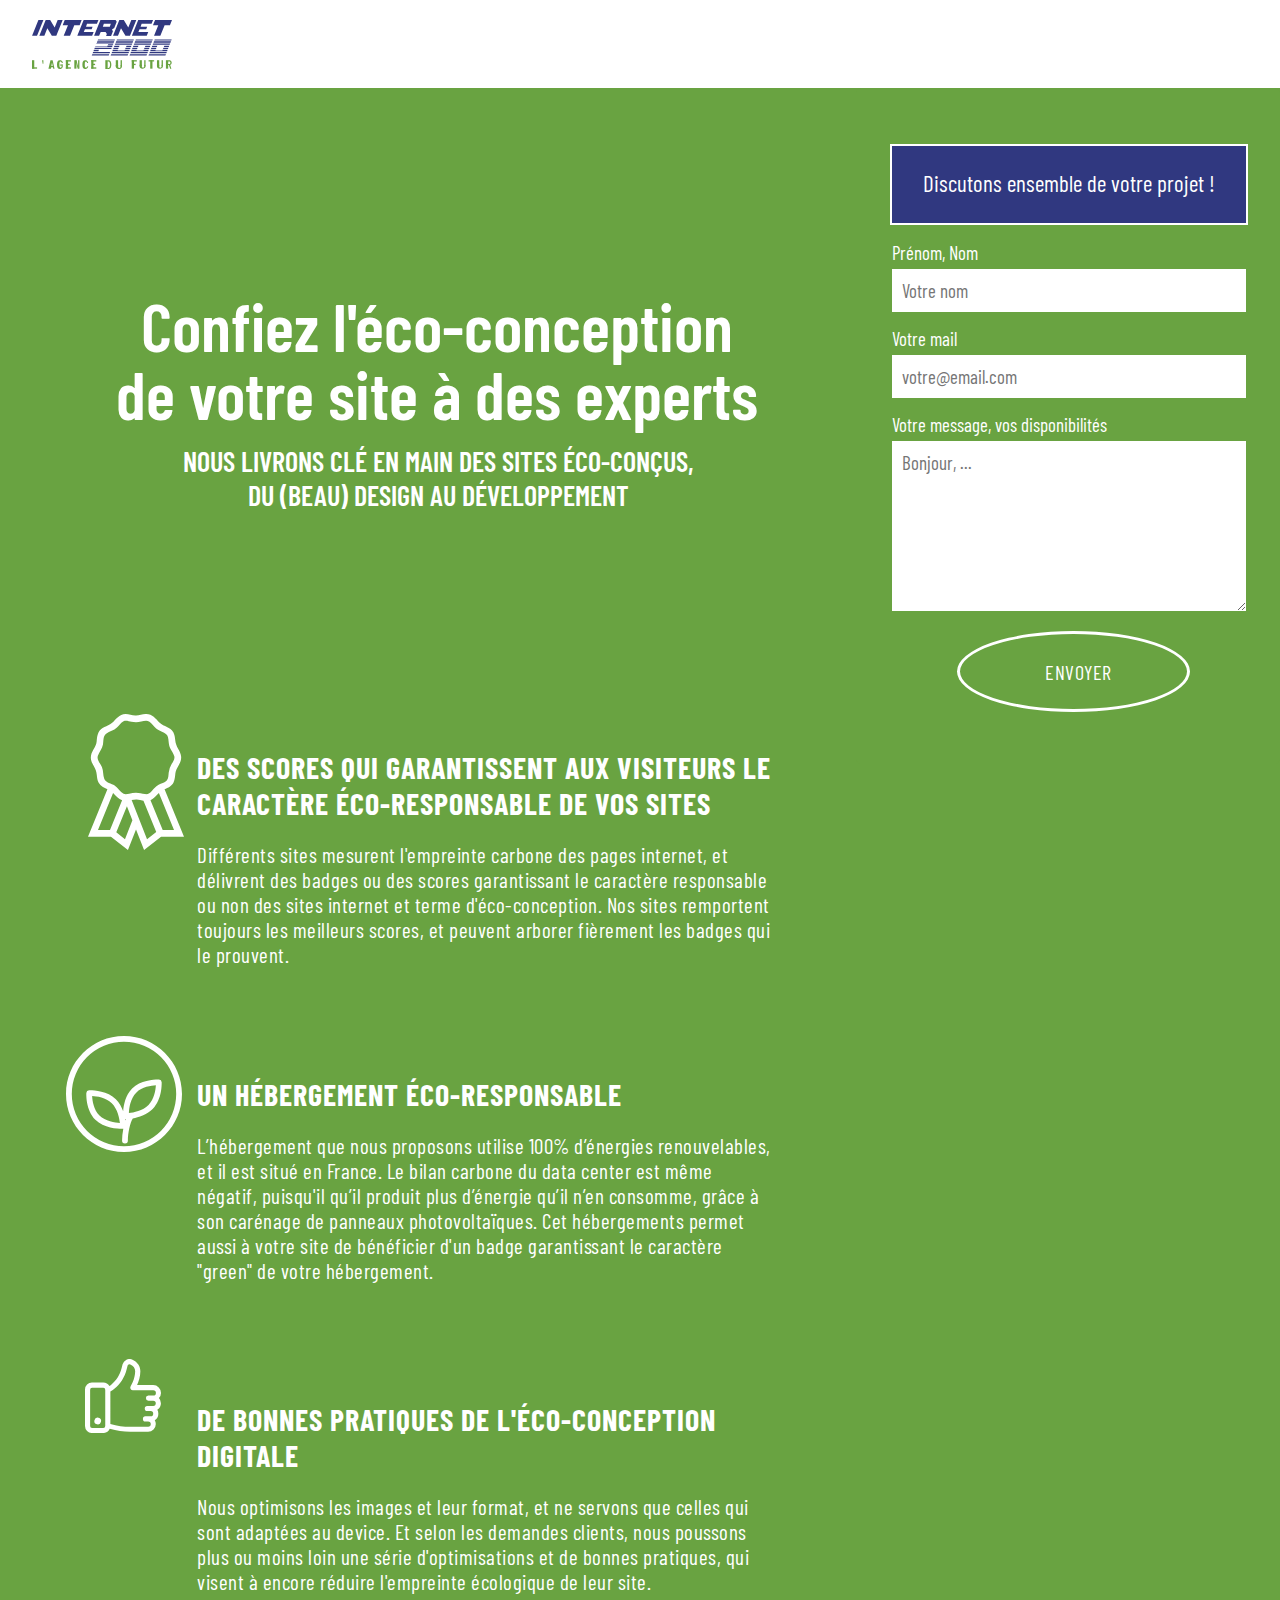
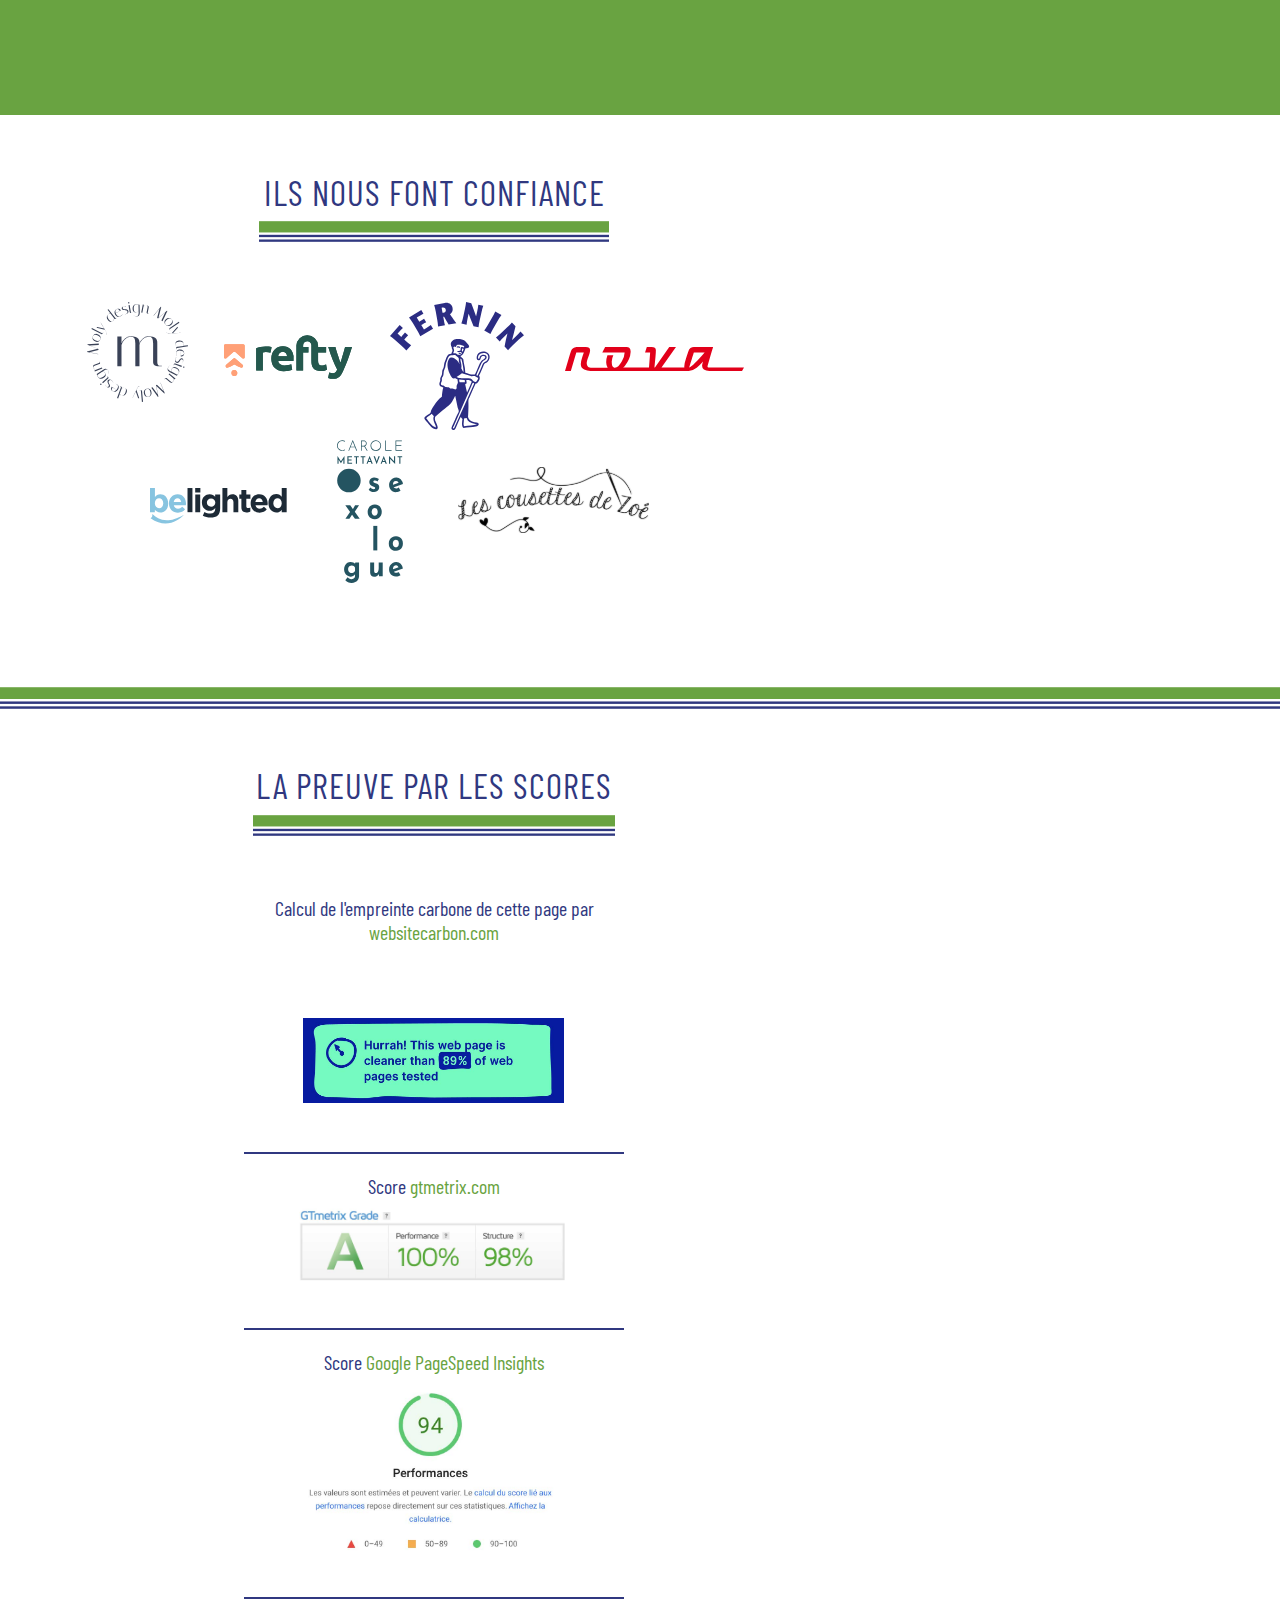
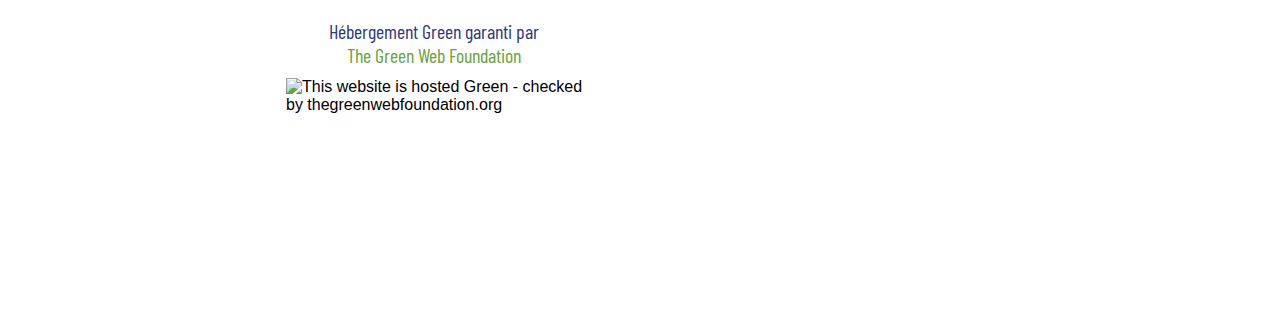
==== commit 4fe2353a: "Batch update" ====
--- a/index.html
+++ b/index.html
@@ -60,8 +60,8 @@
 
 
 <section data-silex-type="container-element" class="container-element editable-style silex-id-1478366444112-1 section-element prevent-resizable" style="">
-        <div data-silex-type="container-element" class="editable-style silex-element-content silex-id-1478366444112-0 container-element website-width"><a data-silex-type="container-element" class="editable-style container-element silex-id-1641823414954-0 page-page-1 paged-element paged-element-visible" style="" title="Logo Internet 2000" href="https://internet2000.net/"></a></div>
-    </section><section data-silex-type="container-element" class="container-element editable-style silex-id-1474394621033-3 section-element prevent-resizable" style="">
+        <div data-silex-type="container-element" class="editable-style silex-element-content silex-id-1478366444112-0 container-element website-width"><a data-silex-type="container-element" class="editable-style container-element silex-id-1641823414954-0" style="" title="Logo Internet 2000" href="https://internet2000.net/"></a></div>
+    </section><section data-silex-type="container-element" class="container-element editable-style silex-id-1474394621033-3 section-element prevent-resizable page-page-1 paged-element paged-element-visible" style="">
         <div data-silex-type="container-element" class="editable-style silex-element-content silex-id-1474394621032-2 container-element selected website-width style-button" style=""><div data-silex-type="container-element" class="editable-style container-element silex-id-1641896704479-7 fixed hide-on-mobile" style=""><div data-silex-type="html-element" class="editable-style html-element silex-id-1641824628712-8" style=""><div class="silex-element-content"><form netlify="" name="contact" class="contact" action="https://formspree.io/f/myyokznr" method="post"><input type="hidden" name="form-name" value="contact">
 
   <div>
@@ -85,12 +85,12 @@
 </form>
 
 <style>form * {font-size: 19px; font-family: 'Barlow Condensed', 'arial narrow', arial, sans-serif;}input, textarea {width: 100%; padding: 10px 0 10px 10px; margin-bottom: 15px; margin-top: 5px; border: none; color: #303880;}textarea {height: 150px; color: #303880;}.button {background: transparent; border: 3px solid white; border-radius: 50%; width: 233px; height: 81px; text-transform: uppercase; letter-spacing: 0.5px; font-size: 20px; margin-left: 65px;}.button:hover {letter-spacing: 1.5px; -webkit-transition: letter-spacing 0.1s ease-in-out 0.1s; -moz-transition: letter-spacing 0.1s ease-in-out 0.1s; -o-transition: letter-spacing 0.1s ease-in-out 0.1s; transition: letter-spacing 0.1s ease-in-out 0.1s;}.white, label {color: white;}@media (max-width: 480px) {.button {margin-left: 95px; margin-top: 20px; width: 230px; height: 59px;}}</style></div></div><div data-silex-type="text-element" class="editable-style text-element silex-id-1641896416191-3 page-page-1 paged-element style-button paged-element-visible" style=""><div class="silex-element-content normal"><p></p><p>Discutons ensemble de votre projet ! </p><p></p><span class="_wysihtml-temp-caret-fix" style="position: absolute; display: block; min-width: 1px; z-index: 99999;">﻿</span></div></div></div><a data-silex-type="text-element" class="editable-style text-element silex-id-1641915762151-6 page-page-1 paged-element style-button hide-on-desktop paged-element-visible" style="" href="#form"><div class="silex-element-content normal"><p>Discutons ensemble de votre projet ! </p><span class="_wysihtml-temp-caret-fix" style="position: absolute; display: block; min-width: 1px; z-index: 99999;">﻿</span></div></a><div data-silex-type="text-element" class="editable-style text-element silex-id-1641824020651-3 page-page-1 paged-element style-main-style paged-element-visible" style="" href="null"><div class="silex-element-content normal"><h1>Confiez l'éco-conception <br>de votre site à des experts</h1></div></div><div data-silex-type="text-element" class="editable-style text-element silex-id-1641824244486-4 page-page-1 paged-element style-main-style paged-element-visible" style="" href="null"><div class="silex-element-content normal"><h2>Nous livrons clé en main des sites éco-conçus, <br>du (beau) design au développement</h2></div></div></div>
-    </section><section data-silex-type="container-element" class="editable-style section-element silex-id-1641824390180-5 page-page-1 paged-element paged-element-visible"><div data-silex-type="container-element" class="editable-style container-element silex-id-1641824390181-6 silex-element-content website-width prevent-draggable" style=""><div data-silex-type="container-element" class="editable-style container-element silex-id-1641827144175-11" style="" title="Médaille"></div><div data-silex-type="text-element" class="editable-style text-element silex-id-1641826558197-10 style-main-style" style="" href="null"><div class="silex-element-content normal"><h3>Des Scores qui garantissent aux visiteurs le caractère éco-responsable de vos sites</h3><p>Différents sites mesurent l'empreinte carbone des pages internet, et délivrent des badges ou des scores garantissant le caractère responsable ou non des sites internet et terme d'éco-conception. Nos sites remportent toujours les meilleurs scores, et peuvent arborer fièrement les badges qui le prouvent.</p></div></div><div data-silex-type="container-element" class="editable-style container-element silex-id-1641896144389-1" style="" title="plante"></div><div data-silex-type="text-element" class="editable-style text-element silex-id-1641827261278-12 style-main-style" style="" href="null"><div class="silex-element-content normal"><h3>Un hébergement éco-responsable</h3><p>L’hébergement que nous proposons utilise 100% d’énergies renouvelables, et il est situé en France. Le bilan carbone du data center est même négatif, puisqu'il qu’il produit plus d’énergie qu’il n’en consomme, grâce à son carénage de panneaux photovoltaïques. Cet hébergements permet aussi à votre site de bénéficier d'un badge garantissant le caractère "green" de votre hébergement.</p></div></div><div data-silex-type="container-element" class="editable-style container-element silex-id-1641896380135-2" style="" title="Pouce en l'air"></div><div data-silex-type="text-element" class="editable-style text-element silex-id-1641892896562-0 style-main-style" style="" href="null"><div class="silex-element-content normal"><h3>De bonnes pratiques de l'éco-conception digitale</h3><p></p><p>Nous optimisons les images et leur format, et ne servons que celles qui sont adaptées au device. Et selon les demandes clients, nous poussons plus ou moins loin une série d'optimisations et de bonnes pratiques, qui visent à encore réduire l'empreinte écologique de leur site.<span style="background-color: transparent;">﻿</span></p><p></p></div></div><a data-silex-type="text-element" class="editable-style text-element silex-id-1641915670651-4 style-button hide-on-desktop" style="" href="#form"><div class="silex-element-content normal"><p>Discutons ensemble de votre projet ! </p></div></a></div></section><section data-silex-type="container-element" class="container-element editable-style silex-id-1478366450713-3 section-element prevent-resizable" style="">
+    </section><section data-silex-type="container-element" class="editable-style section-element silex-id-1641824390180-5 page-page-1 paged-element paged-element-visible"><div data-silex-type="container-element" class="editable-style container-element silex-id-1641824390181-6 silex-element-content website-width prevent-draggable" style=""><div data-silex-type="container-element" class="editable-style container-element silex-id-1641827144175-11" style="" title="Médaille"></div><div data-silex-type="text-element" class="editable-style text-element silex-id-1641826558197-10 style-main-style" style="" href="null"><div class="silex-element-content normal"><h3>Des Scores qui garantissent aux visiteurs le caractère éco-responsable de vos sites</h3><p>Différents sites mesurent l'empreinte carbone des pages internet, et délivrent des badges ou des scores garantissant le caractère responsable ou non des sites internet et terme d'éco-conception. Nos sites remportent toujours les meilleurs scores, et peuvent arborer fièrement les badges qui le prouvent.</p></div></div><div data-silex-type="container-element" class="editable-style container-element silex-id-1641896144389-1" style="" title="plante"></div><div data-silex-type="text-element" class="editable-style text-element silex-id-1641827261278-12 style-main-style" style="" href="null"><div class="silex-element-content normal"><h3>Un hébergement éco-responsable</h3><p>L’hébergement que nous proposons utilise 100% d’énergies renouvelables, et il est situé en France. Le bilan carbone du data center est même négatif, puisqu'il qu’il produit plus d’énergie qu’il n’en consomme, grâce à son carénage de panneaux photovoltaïques. Cet hébergements permet aussi à votre site de bénéficier d'un badge garantissant le caractère "green" de votre hébergement.</p></div></div><div data-silex-type="container-element" class="editable-style container-element silex-id-1641896380135-2" style="" title="Pouce en l'air"></div><div data-silex-type="text-element" class="editable-style text-element silex-id-1641892896562-0 style-main-style" style="" href="null"><div class="silex-element-content normal"><h3>De bonnes pratiques de l'éco-conception digitale</h3><p></p><p>Nous optimisons les images et leur format, et ne servons que celles qui sont adaptées au device. Et selon les demandes clients, nous poussons plus ou moins loin une série d'optimisations et de bonnes pratiques, qui visent à encore réduire l'empreinte écologique de leur site.<span style="background-color: transparent;">﻿</span></p><p></p></div></div><a data-silex-type="text-element" class="editable-style text-element silex-id-1641915670651-4 style-button hide-on-desktop" style="" href="#form"><div class="silex-element-content normal"><p>Discutons ensemble de votre projet ! </p></div></a></div></section><section data-silex-type="container-element" class="container-element editable-style silex-id-1478366450713-3 section-element prevent-resizable page-page-1 paged-element paged-element-visible" style="">
         <div data-silex-type="container-element" class="editable-style silex-element-content silex-id-1478366450713-2 container-element website-width" style="">
 
             
         <div data-silex-type="text-element" class="editable-style text-element silex-id-1641896535466-4 page-page-1 paged-element style-second paged-element-visible" style="" href="null"><div class="silex-element-content normal"><h2>Ils nous font confiance</h2><span class="_wysihtml-temp-caret-fix" style="position: absolute; display: block; min-width: 1px; z-index: 99999;">﻿</span></div></div><div data-silex-type="container-element" class="editable-style container-element silex-id-1641909766215-17 page-page-1 paged-element paged-element-visible" style=""></div><div data-silex-type="container-element" class="editable-style container-element silex-id-1641907827980-14" style="" title="Logo Nova"></div><div data-silex-type="container-element" class="editable-style container-element silex-id-1641906731349-8" style="" title="Logo Fernin"></div><div data-silex-type="container-element" class="editable-style container-element silex-id-1641907019586-9" style="" title="logo Cousettes"></div><div data-silex-type="container-element" class="editable-style container-element silex-id-1641907318491-11" style="" title="Logo Carole Mettavant"></div><div data-silex-type="container-element" class="editable-style container-element silex-id-1641907671231-13" style="" title="Logo Refty"></div><div data-silex-type="container-element" class="editable-style container-element silex-id-1641908005575-15" style="" title="Logo Belighted"></div><div data-silex-type="container-element" class="editable-style container-element silex-id-1641907478011-12" style="" title="Logo MolyDesign"></div><a data-silex-type="text-element" class="editable-style text-element silex-id-1642003667285-18 style-button hide-on-desktop" style="" href="#form"><div class="silex-element-content normal"><p>Discutons ensemble de votre projet !</p><span class="_wysihtml-temp-caret-fix" style="position: absolute; display: block; min-width: 1px; z-index: 99999;">﻿</span></div></a></div>
-    </section><section data-silex-type="container-element" class="editable-style section-element silex-id-1641994055155-7 page-page-1 paged-element paged-element-visible" style=""><div data-silex-type="container-element" class="editable-style container-element silex-id-1641994055156-8 silex-element-content website-width prevent-draggable"></div></section><section data-silex-type="container-element" class="editable-style section-element silex-id-1646655646748-0 page-page-1 paged-element paged-element-visible" style=""><div data-silex-type="container-element" class="editable-style container-element silex-id-1646655646749-1 silex-element-content website-width prevent-draggable"><div data-silex-type="text-element" class="editable-style text-element silex-id-1646661302019-2 style-main-style" style="" href="null"><div class="silex-element-content normal"><h3>Remplissez ce formulaire pour obtenir un devis rapide</h3><p>Nous vous envoyons un devis dans les 48h.</p></div></div><div data-silex-type="html-element" class="editable-style html-element silex-id-1646741842840-4" style=""><div class="silex-element-content"><iframe src="https://docs.google.com/forms/d/e/1FAIpQLSdFiOf5DJk4WR9i3HIj2Z3DbxD8TjxS-yPiY1yeTorM4FmFGA/viewform?embedded=true" width="640" height="2733" frameborder="0" marginheight="0" marginwidth="0">Chargement…</iframe></div></div></div></section><section data-silex-type="container-element" class="editable-style section-element silex-id-1641993415440-2 page-page-1 paged-element paged-element-visible"><div data-silex-type="container-element" class="editable-style container-element silex-id-1641993415441-3 silex-element-content website-width prevent-draggable" style=""><div data-silex-type="text-element" class="editable-style text-element silex-id-1641997626278-14 page-page-1 paged-element style-second paged-element-visible" style="" href="null"><div class="silex-element-content normal"><h2>La preuve par les scores</h2></div></div><div data-silex-type="container-element" class="editable-style container-element silex-id-1641997775692-15 page-page-1 paged-element paged-element-visible" style=""></div><div data-silex-type="text-element" class="editable-style text-element silex-id-1641993788208-6 page-page-1 paged-element style-second paged-element-visible" style="" href="null"><div class="silex-element-content normal"><p>Calcul de l'empreinte carbone de cette page par <a href="https://www.websitecarbon.com/" linktype="LinkTypeExternal" title="Lien vers le site websitecarbon.com">websitecarbon.com</a></p></div></div><div data-silex-type="html-element" class="editable-style html-element silex-id-1641993463745-4 page-page-1 paged-element paged-element-visible" style=""><div class="silex-element-content"><div id="wcb" class="carbonbadge"></div>
+    </section><section data-silex-type="container-element" class="editable-style section-element silex-id-1641994055155-7" style=""><div data-silex-type="container-element" class="editable-style container-element silex-id-1641994055156-8 silex-element-content website-width prevent-draggable"></div></section><section data-silex-type="container-element" class="editable-style section-element silex-id-1641993415440-2 page-page-1 paged-element paged-element-visible"><div data-silex-type="container-element" class="editable-style container-element silex-id-1641993415441-3 silex-element-content website-width prevent-draggable" style=""><div data-silex-type="text-element" class="editable-style text-element silex-id-1641997626278-14 page-page-1 paged-element style-second paged-element-visible" style="" href="null"><div class="silex-element-content normal"><h2>La preuve par les scores</h2></div></div><div data-silex-type="container-element" class="editable-style container-element silex-id-1641997775692-15 page-page-1 paged-element paged-element-visible" style=""></div><div data-silex-type="text-element" class="editable-style text-element silex-id-1641993788208-6 page-page-1 paged-element style-second paged-element-visible" style="" href="null"><div class="silex-element-content normal"><p>Calcul de l'empreinte carbone de cette page par <a href="https://www.websitecarbon.com/" linktype="LinkTypeExternal" title="Lien vers le site websitecarbon.com">websitecarbon.com</a></p></div></div><div data-silex-type="html-element" class="editable-style html-element silex-id-1641993463745-4 page-page-1 paged-element paged-element-visible" style=""><div class="silex-element-content"><div id="wcb" class="carbonbadge"></div>
 <script src="https://unpkg.com/website-carbon-badges@1.1.2/b.min.js" defer="" type="text/javascript"></script></div></div><div data-silex-type="image-element" class="editable-style image-element silex-id-1641997038059-13" style=""><img src="assets/carbon.jpg" alt="Score Website Carbon"></div><div data-silex-type="text-element" class="editable-style text-element silex-id-1641994600664-10 page-page-1 paged-element style-second paged-element-visible" style="" href="null"><div class="silex-element-content normal"><p>Score&nbsp;<a href="https://gtmetrix.com" title="Lien vers le site gtmetrix.com" linktype="LinkTypeExternal">gtmetrix.com</a></p></div></div><div data-silex-type="image-element" class="editable-style image-element silex-id-1641994563438-9 page-page-1 paged-element paged-element-visible" style=""><img src="assets/badge-gtmetrix.jpg" alt="Score GTmetrix"></div><div data-silex-type="text-element" class="editable-style text-element silex-id-1641996254870-11 page-page-1 paged-element style-second paged-element-visible" style="" href="null"><div class="silex-element-content normal"><p>Score&nbsp;<a href="https://pagespeed.web.dev/" title="Lien vers le site Google PageSpeed Insights">Google PageSpeed&nbsp;Insights</a></p></div></div><div data-silex-type="image-element" class="editable-style image-element silex-id-1641996325359-12" style=""><img src="assets/googlepagespeedinsight.jpg" alt="Score google pageSpeed Insights"></div><div data-silex-type="text-element" class="editable-style text-element silex-id-1641998588594-17 page-page-1 paged-element style-second paged-element-visible" style="" href="null"><div class="silex-element-content normal"><p>Hébergement Green garanti par <br><a href="https://www.thegreenwebfoundation.org/green-web-check/" linktype="LinkTypeExternal" title="Site The Green Web Foundation">The Green Web Foundation</a></p></div></div><div data-silex-type="html-element" class="editable-style html-element silex-id-1641998445188-16" style=""><div class="silex-element-content"><img src="https://api.thegreenwebfoundation.org/greencheckimage/internet2000.net?nocache=true" alt="This website is hosted Green - checked by thegreenwebfoundation.org"></div></div></div></section><section data-silex-type="container-element" class="editable-style section-element silex-id-1641915187706-2 page-page-1 paged-element hide-on-desktop paged-element-visible"><div data-silex-type="container-element" class="editable-style container-element silex-id-1641915187706-3 silex-element-content website-width prevent-draggable" style=""><div data-silex-type="html-element" class="editable-style html-element silex-id-1641993332758-1" style=""><div class="silex-element-content"><a name="form"></a></div></div><div data-silex-type="text-element" class="editable-style text-element silex-id-1641913949850-0 page-page-1 paged-element style-button hide-on-desktop paged-element-visible" style=""><div class="silex-element-content normal"><p>Discutons ensemble de votre projet !</p></div></div><div data-silex-type="html-element" class="editable-style html-element silex-id-1641913277028-4" style=""><div class="silex-element-content"><form netlify="" name="contact" class="contact" action="https://formspree.io/f/myyokznr" method="post"><input type="hidden" name="form-name" value="contact">
 
   <div>
--- a/css/styles.css
+++ b/css/styles.css
@@ -1,6 +1,6 @@
 
-html, body {scroll-behavior: smooth;}
-.body-initial {background-color: rgba(105,163,65,1); position: static;}.silex-id-1478366444112-1 {background-color: rgba(255,255,255,1); position: static; margin-top: -1px;}.silex-id-1478366444112-0 {background-color: transparent; min-height: 88px; position: relative; margin-left: auto; margin-right: auto;}.silex-id-1474394621033-3 {position: static; margin-top: -1px;}.silex-id-1474394621032-2 {background-color: transparent; min-height: 547px; position: relative; margin-left: auto; margin-right: auto;}.silex-id-1478366450713-3 {background-color: rgba(255,255,255,1); position: static; margin-top: -1px;}.silex-id-1478366450713-2 {background-color: transparent; min-height: 572px; position: relative; margin-left: auto; margin-right: auto;}.silex-id-1641823414954-0 {width: 141px; min-height: 48.796875px; background-color: transparent; position: absolute; top: 20px; left: 32px; background-image: url(../assets/logo-i2k.svg); background-repeat: no-repeat;}.silex-id-1641824020651-3 {width: 740px; min-height: 136px; position: absolute; top: 203px; left: 67px;}.silex-id-1641824244486-4 {width: 631px; min-height: 68px; position: absolute; top: 356px; left: 123px;}.silex-id-1641824390180-5 {position: static;}.silex-id-1641824390181-6 {min-height: 1080px; background-color: transparent; position: relative; margin-left: auto; margin-right: auto;}.silex-id-1641824628712-8 {width: 344px; min-height: 486px; background-color: transparent; position: absolute; top: 153px; left: 36px;}.silex-id-1641826558197-10 {width: 578px; min-height: 239px; position: absolute; top: 114px; left: 197px;}.silex-id-1641827144175-11 {width: 102px; min-height: 136px; background-color: transparent; position: absolute; top: 79px; left: 85px; background-image: url(../assets/badge.svg); background-repeat: no-repeat; background-position: top center;}.silex-id-1641827261278-12 {width: 578px; min-height: 203px; position: absolute; top: 441px; left: 197px;}.silex-id-1641892896562-0 {width: 578px; min-height: 228px; position: absolute; top: 766px; left: 197px;}.silex-id-1641896144389-1 {width: 123px; min-height: 116px; background-color: transparent; position: absolute; top: 401.34375px; left: 62px; background-image: url(../assets/hebergement-green.svg); background-repeat: no-repeat; background-position: top center;}.silex-id-1641896380135-2 {width: 76px; min-height: 88px; background-color: transparent; position: absolute; top: 724px; left: 85px; background-image: url(../assets/thumb.svg); background-repeat: no-repeat; background-position: top center;}.silex-id-1641896416191-3 {width: 354px; min-height: 77px; position: absolute; top: 56px; left: 34px; background-color: rgba(48,56,128,1); border-width: 2px 2px 2px 2px; border-style: solid; border-color: rgba(255,255,255,1);}.silex-id-1641896535466-4 {width: 590px; min-height: 5px; position: absolute; top: 56px; left: 139px;}.silex-id-1641896704479-7 {width: 424px; min-height: 676px; background-color: rgba(105,163,65,1); position: absolute; top: 0px; left: 856px; border-radius: 5px 5px 5px 5px;}.silex-id-1641906731349-8 {width: 134px; min-height: 128px; background-color: transparent; position: absolute; top: 187px; left: 390px; background-image: url(../assets/gros-logo.svg); background-repeat: no-repeat; background-size: contain;}.silex-id-1641907019586-9 {width: 192px; min-height: 66px; background-color: transparent; position: absolute; top: 352px; left: 458px; background-image: url(../assets/logo_zoe.svg); background-repeat: no-repeat; background-size: contain;}.silex-id-1641907318491-11 {width: 73px; min-height: 143px; background-color: transparent; position: absolute; top: 325px; left: 337px; background-image: url(../assets/logo-carole-mettavant.svg); background-repeat: no-repeat; background-size: contain;}.silex-id-1641907478011-12 {width: 106px; min-height: 100px; background-color: transparent; position: absolute; top: 187px; left: 84px; background-image: url(../assets/logo-molydesign.svg); background-repeat: no-repeat; background-size: contain; background-position: top center;}.silex-id-1641907671231-13 {width: 128px; min-height: 51px; background-color: transparent; position: absolute; top: 220px; left: 224px; background-image: url(../assets/logo-refty.svg); background-repeat: no-repeat; background-size: contain; background-position: top right;}.silex-id-1641907827980-14 {width: 179px; min-height: 34px; background-color: transparent; position: absolute; top: 232px; left: 565px; background-image: url(../assets/logo-nova.svg); background-repeat: no-repeat; background-size: contain; background-position: top center;}.silex-id-1641908005575-15 {width: 153px; min-height: 36px; background-color: transparent; position: absolute; top: 373px; left: 150px; background-image: url(../assets/logo-belighted.svg); background-repeat: no-repeat; background-size: contain;}.silex-id-1641909766215-17 {width: 350px; min-height: 21px; background-color: rgb(255, 255, 255); position: absolute; top: 106px; left: 259px; background-image: url(../assets/1px30px-green.svg);}.silex-id-1641913277028-4 {width: 344px; min-height: 486px; background-color: transparent; position: absolute; top: 153px; left: 36px;}.silex-id-1641913949850-0 {width: 354px; min-height: 77px; position: absolute; top: 240px; left: 45px; background-color: rgba(175,30,24,1); border-width: 2px 2px 2px 2px; border-style: solid; border-color: rgba(255,255,255,1);}.silex-id-1641915187706-2 {position: static;}.silex-id-1641915187706-3 {min-height: 100px; background-color: transparent; position: relative; margin-left: auto; margin-right: auto;}.silex-id-1641915670651-4 {width: 354px; min-height: 77px; position: absolute; top: 1158px; left: 63px; background-color: rgba(48,56,128,1); border-width: 2px 2px 2px 2px; border-style: solid; border-color: rgba(255,255,255,1);}.silex-id-1641915762151-6 {width: 354px; min-height: 77px; position: absolute; top: 350px; left: 63px; background-color: rgba(48,56,128,1); border-width: 2px 2px 2px 2px; border-style: solid; border-color: rgba(255,255,255,1);}.silex-id-1641993332758-1 {width: 100px; min-height: 100px; background-color: rgb(255, 255, 255); position: absolute; top: 263px; left: 190px;}.silex-id-1641993415440-2 {position: static; background-color: rgba(255,255,255,1);}.silex-id-1641993415441-3 {min-height: 1200px; background-color: transparent; position: relative; margin-left: auto; margin-right: auto;}.silex-id-1641993463745-4 {width: 330px; min-height: 50px; background-color: rgb(255, 255, 255); position: absolute; top: 250px; left: 270px;}.silex-id-1641993788208-6 {width: 380px; min-height: 88px; position: absolute; top: 167px; left: 244px;}.silex-id-1641994055155-7 {position: static; background-image: url(../assets/1px30px-green.svg); background-color: rgba(255,255,255,1);}.silex-id-1641994055156-8 {min-height: 22px; background-color: transparent; position: relative; margin-left: auto; margin-right: auto;}.silex-id-1641994563438-9 {width: 266px; height: 76px; position: absolute; top: 496px; left: 299px;}.silex-id-1641994600664-10 {width: 380px; min-height: 88px; position: absolute; top: 443px; left: 244px; border-width: 2px 0 0 0; border-style: solid; border-color: rgba(48,56,128,1);}.silex-id-1641996254870-11 {width: 380px; min-height: 88px; position: absolute; top: 619px; left: 244px; border-width: 2px 0 0 0; border-style: solid; border-color: rgba(48,56,128,1);}.silex-id-1641996325359-12 {width: 267px; height: 193px; position: absolute; top: 668px; left: 300px;}.silex-id-1641997038059-13 {width: 261px; height: 85px; position: absolute; top: 309px; left: 303px;}.silex-id-1641997626278-14 {width: 590px; min-height: 42px; position: absolute; top: 55px; left: 139px;}.silex-id-1641997775692-15 {width: 362px; min-height: 21px; background-color: rgb(255, 255, 255); position: absolute; top: 106px; left: 253px; background-image: url(../assets/1px30px-green.svg);}.silex-id-1641998445188-16 {width: 302px; min-height: 139px; background-color: rgb(255, 255, 255); position: absolute; top: 969px; left: 286px;}.silex-id-1641998588594-17 {width: 380px; min-height: 88px; position: absolute; top: 888px; left: 244px; border-width: 2px 0 0 0; border-style: solid; border-color: rgba(48,56,128,1);}.silex-id-1642003667285-18 {width: 354px; min-height: 77px; position: absolute; top: 1267px; left: 63px; background-color: rgba(48,56,128,1); border-width: 2px 2px 2px 2px; border-style: solid; border-color: rgba(255,255,255,1);}.silex-id-1646655646748-0 {position: static;}.silex-id-1646655646749-1 {min-height: 1000px; background-color: transparent; position: relative; margin-left: auto; margin-right: auto;}.silex-id-1646661302019-2 {width: 578px; min-height: 239px; position: absolute; top: 120px; left: 123px;}.silex-id-1646741842840-4 {width: 100px; min-height: 2737px; background-color: transparent; position: absolute; top: 300px; left: 123px;}@media only screen and (max-width: 480px) {.silex-id-1474394621032-2 {min-height: 60px;}.silex-id-1641824020651-3 {min-height: 12px; top: 0px; left: 0px; width: 479px; margin-bottom: 20px;}.silex-id-1641824244486-4 {min-height: 150px; top: 0px; left: 0px; width: 464px; padding-left: 61px; padding-right: 61px; margin-bottom: 30px;}.silex-id-1641824390181-6 {min-height: 10px;}.silex-id-1641826558197-10 {width: 400px; min-height: 325px; margin-bottom: 50px; padding-left: 30px; padding-right: 30px; top: 0px; left: 0px;}.silex-id-1641827144175-11 {width: 266px; min-height: 52px; top: 0px; left: 0px; margin-bottom: 16px;}.silex-id-1641827261278-12 {width: 464px; min-height: 253px; margin-bottom: 50px; top: 0px; left: 0px; padding-left: 30px; padding-right: 30px;}.silex-id-1641892896562-0 {width: 464px; min-height: 228px; top: 0px; left: 0px; padding-left: 30px; padding-right: 30px;}.silex-id-1641896144389-1 {top: 11px; left: 0px; width: 91px; min-height: 38px; margin-bottom: 20px;}.silex-id-1641896380135-2 {min-height: 28px; top: 0px; left: 0px; width: 61px; margin-bottom: 20px;}.silex-id-1641896416191-3 {top: NaNpx;}.silex-id-1641896535466-4 {min-height: 36px; top: 0px; left: 0px; width: 464px; margin-top: 50px; margin-bottom: 2px;}.silex-id-1641906731349-8 {min-height: 93px; top: 0px; left: 9px; width: 136px;}.silex-id-1641907019586-9 {min-height: 63px; top: 0px; left: 0px; width: 178px;}.silex-id-1641907318491-11 {min-height: 120px; top: 0px; left: 0px; width: 148px; margin-top: 32px;}.silex-id-1641907478011-12 {min-height: 100px; top: 0px; left: 0px; width: 327px; margin-bottom: 50px; margin-top: 23px;}.silex-id-1641907671231-13 {min-height: 36px; top: 0px; left: 0px; width: 169px; margin-top: 9px;}.silex-id-1641907827980-14 {min-height: 20px; top: 0px; left: 0px; width: 183px;}.silex-id-1641908005575-15 {margin-top: 34px; min-height: 42px; top: 0px; left: 0px; width: 161px;}.silex-id-1641909766215-17 {top: NaNpx; min-height: 1px; width: 283px; margin-bottom: 37px;}.silex-id-1641913277028-4 {min-height: 501px; top: 0px; left: 0px; width: 344px; padding-right: 7px;}.silex-id-1641913949850-0 {top: 0px; min-height: 74px; left: 0px; width: 345px; margin-bottom: 34px; margin-top: 50px; background-color: rgba(105,163,65,1);}.silex-id-1641915187706-3 {min-height: 67px;}.silex-id-1641915670651-4 {top: 0px; min-height: 74px; left: 0px; width: 412px; margin-bottom: 50px; margin-top: 20px;}.silex-id-1641915762151-6 {top: 0px; min-height: 77px; left: 0px; width: 412px; margin-bottom: 68px; margin-top: 20px;}.silex-id-1641993332758-1 {background-color: transparent; min-height: 10px; top: 0px; left: 0px; width: 269px;}.silex-id-1641993415441-3 {min-height: 120px;}.silex-id-1641994563438-9 {height: 76px; top: 0px; left: 0px; width: 266px;}.silex-id-1641994600664-10 {margin-top: 40px; min-height: 75px;}.silex-id-1641996254870-11 {margin-top: 40px; min-height: 1px;}.silex-id-1641996325359-12 {height: 193px; top: 0px; left: 0px; width: 267px;}.silex-id-1641997038059-13 {height: 85px; top: 0px; left: 0px; width: 261px;}.silex-id-1641997626278-14 {min-height: 3px; top: 0px; left: 0px; width: 468px; margin-top: 50px; margin-bottom: 2px;}.silex-id-1641997775692-15 {top: NaNpx; min-height: 1px; width: 293px; margin-bottom: 37px;}.silex-id-1641998445188-16 {margin-bottom: 50px;}.silex-id-1641998588594-17 {margin-top: 17px; min-height: 97px;}.silex-id-1642003667285-18 {top: 0px; min-height: 74px; left: 0px; width: 412px; margin-bottom: 50px; margin-top: 20px;}.silex-id-1646661302019-2 {width: 400px; min-height: 325px; margin-bottom: 50px; padding-left: 30px; padding-right: 30px; top: 0px; left: 0px;}}
+html, body {scroll-behavior: smooth;}@media (max-width: 450px) {.lrKTG {width: 390px !important;}}
+.body-initial {background-color: rgba(105,163,65,1); position: static;}.silex-id-1478366444112-1 {background-color: rgba(255,255,255,1); position: static; margin-top: -1px;}.silex-id-1478366444112-0 {background-color: transparent; min-height: 88px; position: relative; margin-left: auto; margin-right: auto;}.silex-id-1474394621033-3 {position: static; margin-top: -1px;}.silex-id-1474394621032-2 {background-color: transparent; min-height: 547px; position: relative; margin-left: auto; margin-right: auto;}.silex-id-1478366450713-3 {background-color: rgba(255,255,255,1); position: static; margin-top: -1px;}.silex-id-1478366450713-2 {background-color: transparent; min-height: 572px; position: relative; margin-left: auto; margin-right: auto;}.silex-id-1641823414954-0 {width: 141px; min-height: 48.796875px; background-color: transparent; position: absolute; top: 20px; left: 32px; background-image: url(../assets/logo-i2k.svg); background-repeat: no-repeat;}.silex-id-1641824020651-3 {width: 740px; min-height: 136px; position: absolute; top: 203px; left: 67px;}.silex-id-1641824244486-4 {width: 631px; min-height: 68px; position: absolute; top: 356px; left: 123px;}.silex-id-1641824390180-5 {position: static;}.silex-id-1641824390181-6 {min-height: 1080px; background-color: transparent; position: relative; margin-left: auto; margin-right: auto;}.silex-id-1641824628712-8 {width: 344px; min-height: 486px; background-color: transparent; position: absolute; top: 153px; left: 36px;}.silex-id-1641826558197-10 {width: 578px; min-height: 239px; position: absolute; top: 114px; left: 197px;}.silex-id-1641827144175-11 {width: 102px; min-height: 136px; background-color: transparent; position: absolute; top: 79px; left: 85px; background-image: url(../assets/badge.svg); background-repeat: no-repeat; background-position: top center;}.silex-id-1641827261278-12 {width: 578px; min-height: 203px; position: absolute; top: 441px; left: 197px;}.silex-id-1641892896562-0 {width: 578px; min-height: 228px; position: absolute; top: 766px; left: 197px;}.silex-id-1641896144389-1 {width: 123px; min-height: 116px; background-color: transparent; position: absolute; top: 401.34375px; left: 62px; background-image: url(../assets/hebergement-green.svg); background-repeat: no-repeat; background-position: top center;}.silex-id-1641896380135-2 {width: 76px; min-height: 88px; background-color: transparent; position: absolute; top: 724px; left: 85px; background-image: url(../assets/thumb.svg); background-repeat: no-repeat; background-position: top center;}.silex-id-1641896416191-3 {width: 354px; min-height: 77px; position: absolute; top: 56px; left: 34px; background-color: rgba(48,56,128,1); border-width: 2px 2px 2px 2px; border-style: solid; border-color: rgba(255,255,255,1);}.silex-id-1641896535466-4 {width: 590px; min-height: 5px; position: absolute; top: 56px; left: 139px;}.silex-id-1641896704479-7 {width: 424px; min-height: 676px; background-color: rgba(105,163,65,1); position: absolute; top: 0px; left: 856px; border-radius: 5px 5px 5px 5px;}.silex-id-1641906731349-8 {width: 134px; min-height: 128px; background-color: transparent; position: absolute; top: 187px; left: 390px; background-image: url(../assets/gros-logo.svg); background-repeat: no-repeat; background-size: contain;}.silex-id-1641907019586-9 {width: 192px; min-height: 66px; background-color: transparent; position: absolute; top: 352px; left: 458px; background-image: url(../assets/logo_zoe.svg); background-repeat: no-repeat; background-size: contain;}.silex-id-1641907318491-11 {width: 73px; min-height: 143px; background-color: transparent; position: absolute; top: 325px; left: 337px; background-image: url(../assets/logo-carole-mettavant.svg); background-repeat: no-repeat; background-size: contain;}.silex-id-1641907478011-12 {width: 106px; min-height: 100px; background-color: transparent; position: absolute; top: 187px; left: 84px; background-image: url(../assets/logo-molydesign.svg); background-repeat: no-repeat; background-size: contain; background-position: top center;}.silex-id-1641907671231-13 {width: 128px; min-height: 51px; background-color: transparent; position: absolute; top: 220px; left: 224px; background-image: url(../assets/logo-refty.svg); background-repeat: no-repeat; background-size: contain; background-position: top right;}.silex-id-1641907827980-14 {width: 179px; min-height: 34px; background-color: transparent; position: absolute; top: 232px; left: 565px; background-image: url(../assets/logo-nova.svg); background-repeat: no-repeat; background-size: contain; background-position: top center;}.silex-id-1641908005575-15 {width: 153px; min-height: 36px; background-color: transparent; position: absolute; top: 373px; left: 150px; background-image: url(../assets/logo-belighted.svg); background-repeat: no-repeat; background-size: contain;}.silex-id-1641909766215-17 {width: 350px; min-height: 21px; background-color: rgb(255, 255, 255); position: absolute; top: 106px; left: 259px; background-image: url(../assets/1px30px-green.svg);}.silex-id-1641913277028-4 {width: 344px; min-height: 486px; background-color: transparent; position: absolute; top: 153px; left: 36px;}.silex-id-1641913949850-0 {width: 354px; min-height: 77px; position: absolute; top: 240px; left: 45px; background-color: rgba(175,30,24,1); border-width: 2px 2px 2px 2px; border-style: solid; border-color: rgba(255,255,255,1);}.silex-id-1641915187706-2 {position: static;}.silex-id-1641915187706-3 {min-height: 100px; background-color: transparent; position: relative; margin-left: auto; margin-right: auto;}.silex-id-1641915670651-4 {width: 354px; min-height: 77px; position: absolute; top: 1158px; left: 63px; background-color: rgba(48,56,128,1); border-width: 2px 2px 2px 2px; border-style: solid; border-color: rgba(255,255,255,1);}.silex-id-1641915762151-6 {width: 354px; min-height: 77px; position: absolute; top: 350px; left: 63px; background-color: rgba(48,56,128,1); border-width: 2px 2px 2px 2px; border-style: solid; border-color: rgba(255,255,255,1);}.silex-id-1641993332758-1 {width: 100px; min-height: 100px; background-color: rgb(255, 255, 255); position: absolute; top: 263px; left: 190px;}.silex-id-1641993415440-2 {position: static; background-color: rgba(255,255,255,1);}.silex-id-1641993415441-3 {min-height: 1200px; background-color: transparent; position: relative; margin-left: auto; margin-right: auto;}.silex-id-1641993463745-4 {width: 330px; min-height: 50px; background-color: rgb(255, 255, 255); position: absolute; top: 250px; left: 270px;}.silex-id-1641993788208-6 {width: 380px; min-height: 88px; position: absolute; top: 167px; left: 244px;}.silex-id-1641994055155-7 {position: static; background-image: url(../assets/1px30px-green.svg); background-color: rgba(255,255,255,1);}.silex-id-1641994055156-8 {min-height: 22px; background-color: transparent; position: relative; margin-left: auto; margin-right: auto;}.silex-id-1641994563438-9 {width: 266px; height: 76px; position: absolute; top: 496px; left: 299px;}.silex-id-1641994600664-10 {width: 380px; min-height: 88px; position: absolute; top: 443px; left: 244px; border-width: 2px 0 0 0; border-style: solid; border-color: rgba(48,56,128,1);}.silex-id-1641996254870-11 {width: 380px; min-height: 88px; position: absolute; top: 619px; left: 244px; border-width: 2px 0 0 0; border-style: solid; border-color: rgba(48,56,128,1);}.silex-id-1641996325359-12 {width: 267px; height: 193px; position: absolute; top: 668px; left: 300px;}.silex-id-1641997038059-13 {width: 261px; height: 85px; position: absolute; top: 309px; left: 303px;}.silex-id-1641997626278-14 {width: 590px; min-height: 42px; position: absolute; top: 55px; left: 139px;}.silex-id-1641997775692-15 {width: 362px; min-height: 21px; background-color: rgb(255, 255, 255); position: absolute; top: 106px; left: 253px; background-image: url(../assets/1px30px-green.svg);}.silex-id-1641998445188-16 {width: 302px; min-height: 139px; background-color: rgb(255, 255, 255); position: absolute; top: 969px; left: 286px;}.silex-id-1641998588594-17 {width: 380px; min-height: 88px; position: absolute; top: 888px; left: 244px; border-width: 2px 0 0 0; border-style: solid; border-color: rgba(48,56,128,1);}.silex-id-1642003667285-18 {width: 354px; min-height: 77px; position: absolute; top: 1267px; left: 63px; background-color: rgba(48,56,128,1); border-width: 2px 2px 2px 2px; border-style: solid; border-color: rgba(255,255,255,1);}.silex-id-1646655646748-0 {position: static;}.silex-id-1646655646749-1 {min-height: 3191px; background-color: transparent; position: relative; margin-left: auto; margin-right: auto;}.silex-id-1646661302019-2 {width: 754px; min-height: 23px; position: absolute; top: 120px; left: 123px;}.silex-id-1646741842840-4 {width: 100px; min-height: 2846px; background-color: transparent; position: absolute; top: 252px; left: 88px;}@media only screen and (max-width: 480px) {.silex-id-1474394621032-2 {min-height: 60px;}.silex-id-1641824020651-3 {min-height: 12px; top: 0px; left: 0px; width: 479px; margin-bottom: 20px;}.silex-id-1641824244486-4 {min-height: 150px; top: 0px; left: 0px; width: 464px; padding-left: 61px; padding-right: 61px; margin-bottom: 30px;}.silex-id-1641824390181-6 {min-height: 10px;}.silex-id-1641826558197-10 {width: 400px; min-height: 325px; margin-bottom: 50px; padding-left: 30px; padding-right: 30px; top: 0px; left: 0px;}.silex-id-1641827144175-11 {width: 266px; min-height: 52px; top: 0px; left: 0px; margin-bottom: 16px;}.silex-id-1641827261278-12 {width: 464px; min-height: 253px; margin-bottom: 50px; top: 0px; left: 0px; padding-left: 30px; padding-right: 30px;}.silex-id-1641892896562-0 {width: 464px; min-height: 228px; top: 0px; left: 0px; padding-left: 30px; padding-right: 30px;}.silex-id-1641896144389-1 {top: 11px; left: 0px; width: 91px; min-height: 38px; margin-bottom: 20px;}.silex-id-1641896380135-2 {min-height: 28px; top: 0px; left: 0px; width: 61px; margin-bottom: 20px;}.silex-id-1641896416191-3 {top: NaNpx;}.silex-id-1641896535466-4 {min-height: 36px; top: 0px; left: 0px; width: 464px; margin-top: 50px; margin-bottom: 2px;}.silex-id-1641906731349-8 {min-height: 93px; top: 0px; left: 9px; width: 136px;}.silex-id-1641907019586-9 {min-height: 63px; top: 0px; left: 0px; width: 178px;}.silex-id-1641907318491-11 {min-height: 120px; top: 0px; left: 0px; width: 148px; margin-top: 32px;}.silex-id-1641907478011-12 {min-height: 100px; top: 0px; left: 0px; width: 327px; margin-bottom: 50px; margin-top: 23px;}.silex-id-1641907671231-13 {min-height: 36px; top: 0px; left: 0px; width: 169px; margin-top: 9px;}.silex-id-1641907827980-14 {min-height: 20px; top: 0px; left: 0px; width: 183px;}.silex-id-1641908005575-15 {margin-top: 34px; min-height: 42px; top: 0px; left: 0px; width: 161px;}.silex-id-1641909766215-17 {top: NaNpx; min-height: 1px; width: 283px; margin-bottom: 37px;}.silex-id-1641913277028-4 {min-height: 501px; top: 0px; left: 0px; width: 344px; padding-right: 7px;}.silex-id-1641913949850-0 {top: 0px; min-height: 74px; left: 0px; width: 345px; margin-bottom: 34px; margin-top: 50px; background-color: rgba(105,163,65,1);}.silex-id-1641915187706-3 {min-height: 67px;}.silex-id-1641915670651-4 {top: 0px; min-height: 74px; left: 0px; width: 412px; margin-bottom: 50px; margin-top: 20px;}.silex-id-1641915762151-6 {top: 0px; min-height: 77px; left: 0px; width: 412px; margin-bottom: 68px; margin-top: 20px;}.silex-id-1641993332758-1 {background-color: transparent; min-height: 10px; top: 0px; left: 0px; width: 269px;}.silex-id-1641993415441-3 {min-height: 120px;}.silex-id-1641994563438-9 {height: 76px; top: 0px; left: 0px; width: 266px;}.silex-id-1641994600664-10 {margin-top: 40px; min-height: 75px;}.silex-id-1641996254870-11 {margin-top: 40px; min-height: 1px;}.silex-id-1641996325359-12 {height: 193px; top: 0px; left: 0px; width: 267px;}.silex-id-1641997038059-13 {height: 85px; top: 0px; left: 0px; width: 261px;}.silex-id-1641997626278-14 {min-height: 3px; top: 0px; left: 0px; width: 468px; margin-top: 50px; margin-bottom: 2px;}.silex-id-1641997775692-15 {top: NaNpx; min-height: 1px; width: 293px; margin-bottom: 37px;}.silex-id-1641998445188-16 {margin-bottom: 50px;}.silex-id-1641998588594-17 {margin-top: 17px; min-height: 97px;}.silex-id-1642003667285-18 {top: 0px; min-height: 74px; left: 0px; width: 412px; margin-bottom: 50px; margin-top: 20px;}.silex-id-1646661302019-2 {width: 400px; min-height: 325px; margin-bottom: 50px; padding-left: 30px; padding-right: 30px; top: 0px; left: 0px;}.silex-id-1646741842840-4 {width: 390px; min-height: 3029px; top: 0px; left: 0px;}}
 .website-width {width: 1280px;}@media (min-width: 481px) {.silex-editor {min-width: 1480px;}}
 .text-element > .silex-element-content {font-family: 'Barlow Condensed', 'arial narrow', arial, sans-serif; color: #ffffff;}a {text-decoration: none;}[data-silex-href] {text-decoration: none;}@media only screen and (max-width: 480px) {}
 .style-main-style h1 {font-weight: 600; font-size: 68px; text-align: center; line-height: 1; margin-top: 0; margin-bottom: 0;}.style-main-style h2 {font-weight: 600; font-size: 28px; text-align: center; text-transform: uppercase; margin-top: 0; margin-bottom: 0;}.style-main-style h3 {font-size: 30px; text-transform: uppercase; letter-spacing: 1px; margin-top: 0; margin-bottom: 1px;}.style-main-style p {font-size: 21px; letter-spacing: 0.5px;}@media only screen and (max-width: 480px) {.style-main-style h1 {font-size: 43px;}.style-main-style h3 {text-align: center;}.style-main-style p {text-align: center;}}
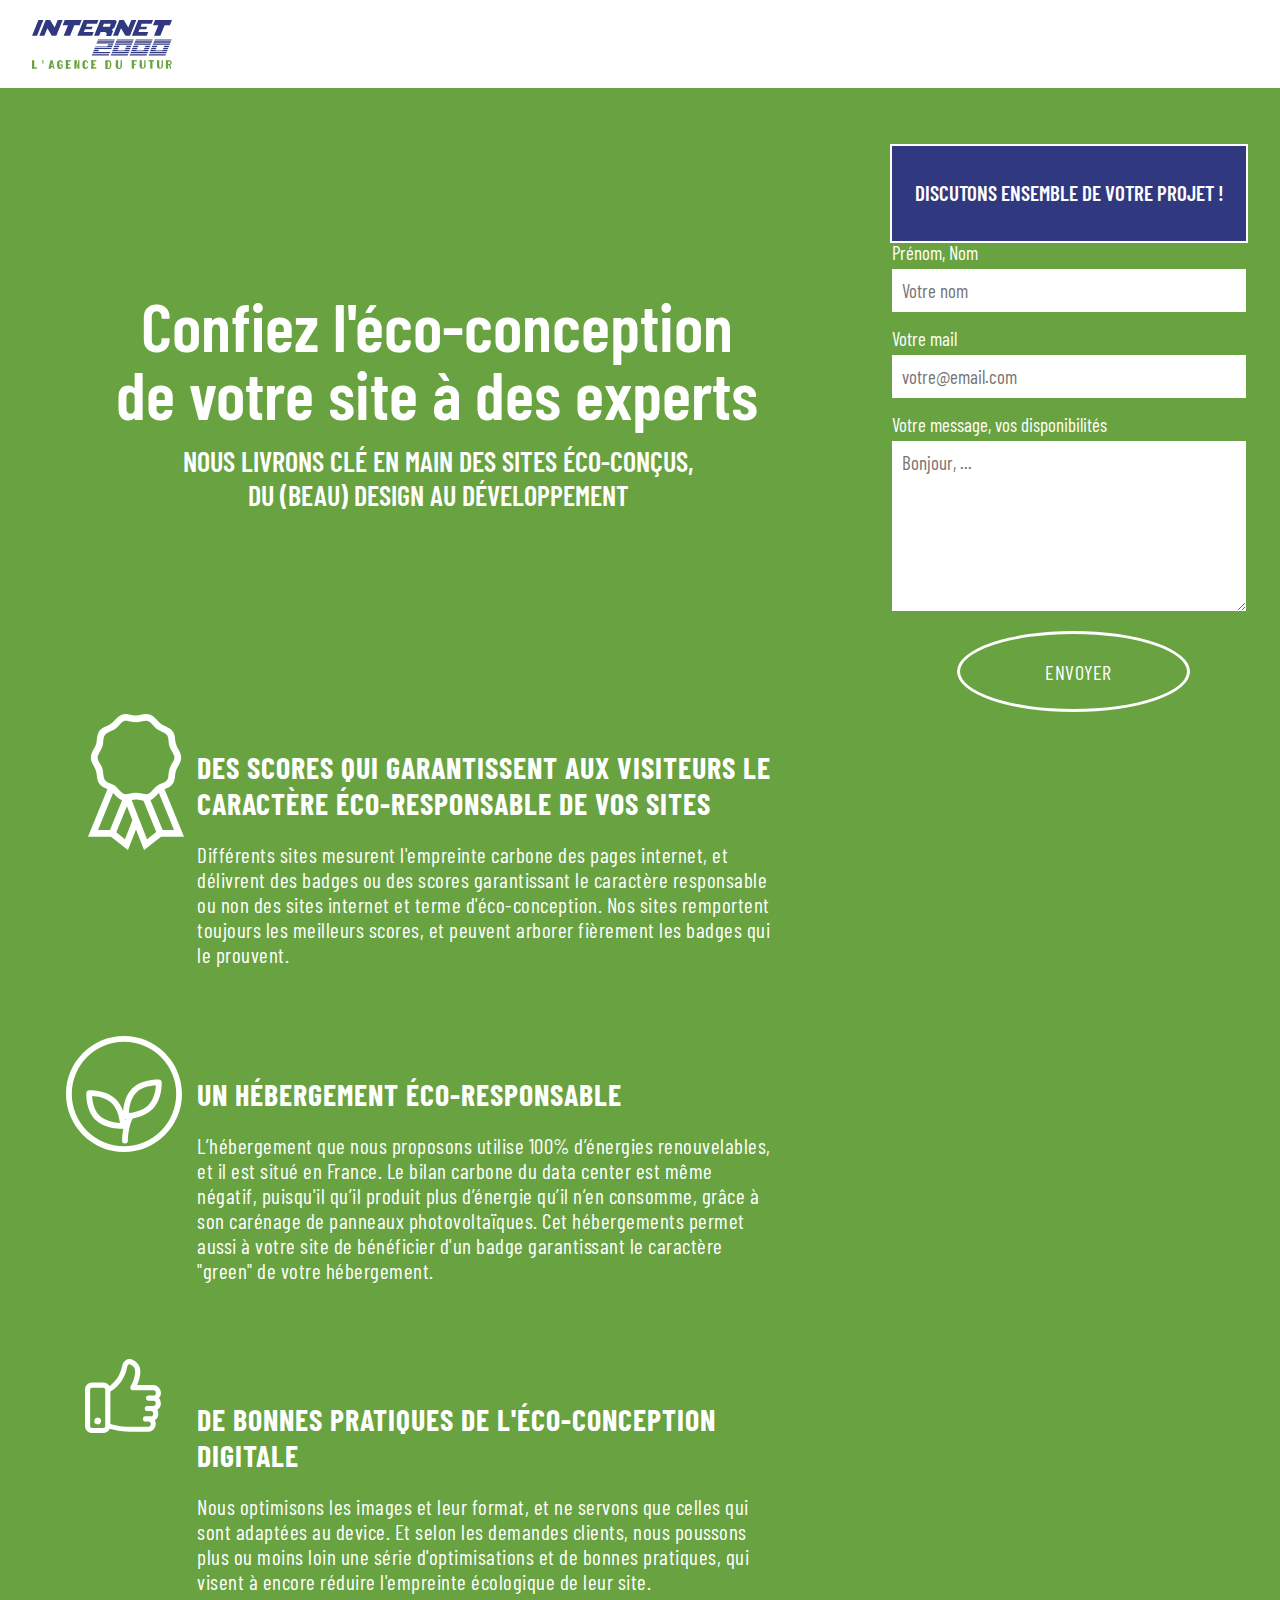
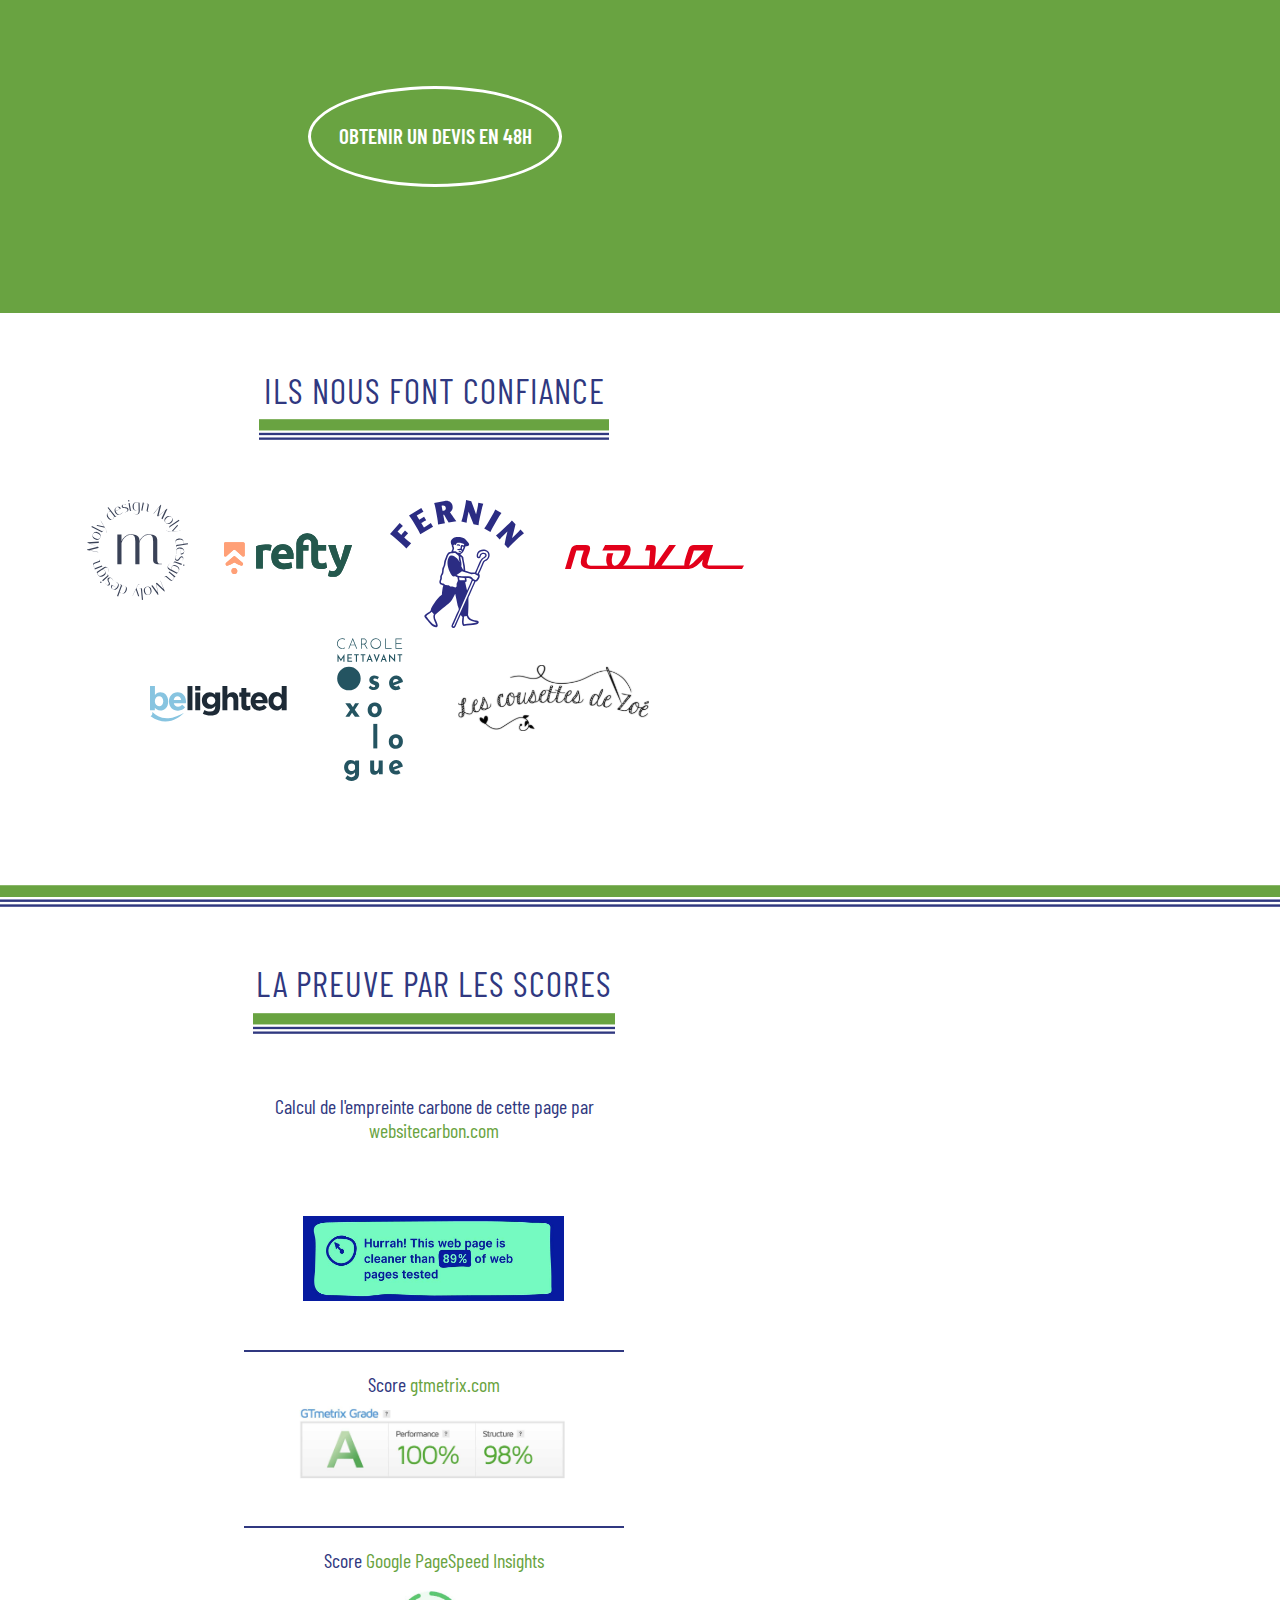
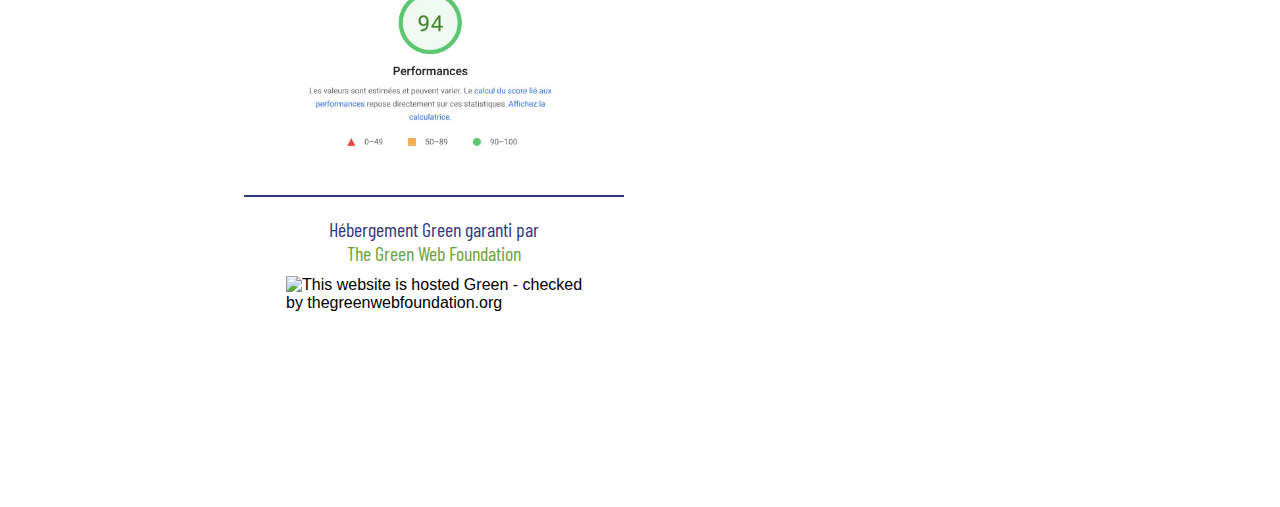
==== commit 741e8f67: "Batch update" ====
--- a/index.html
+++ b/index.html
@@ -85,7 +85,7 @@
 </form>
 
 <style>form * {font-size: 19px; font-family: 'Barlow Condensed', 'arial narrow', arial, sans-serif;}input, textarea {width: 100%; padding: 10px 0 10px 10px; margin-bottom: 15px; margin-top: 5px; border: none; color: #303880;}textarea {height: 150px; color: #303880;}.button {background: transparent; border: 3px solid white; border-radius: 50%; width: 233px; height: 81px; text-transform: uppercase; letter-spacing: 0.5px; font-size: 20px; margin-left: 65px;}.button:hover {letter-spacing: 1.5px; -webkit-transition: letter-spacing 0.1s ease-in-out 0.1s; -moz-transition: letter-spacing 0.1s ease-in-out 0.1s; -o-transition: letter-spacing 0.1s ease-in-out 0.1s; transition: letter-spacing 0.1s ease-in-out 0.1s;}.white, label {color: white;}@media (max-width: 480px) {.button {margin-left: 95px; margin-top: 20px; width: 230px; height: 59px;}}</style></div></div><div data-silex-type="text-element" class="editable-style text-element silex-id-1641896416191-3 page-page-1 paged-element style-button paged-element-visible" style=""><div class="silex-element-content normal"><p></p><p>Discutons ensemble de votre projet ! </p><p></p><span class="_wysihtml-temp-caret-fix" style="position: absolute; display: block; min-width: 1px; z-index: 99999;">﻿</span></div></div></div><a data-silex-type="text-element" class="editable-style text-element silex-id-1641915762151-6 page-page-1 paged-element style-button hide-on-desktop paged-element-visible" style="" href="#form"><div class="silex-element-content normal"><p>Discutons ensemble de votre projet ! </p><span class="_wysihtml-temp-caret-fix" style="position: absolute; display: block; min-width: 1px; z-index: 99999;">﻿</span></div></a><div data-silex-type="text-element" class="editable-style text-element silex-id-1641824020651-3 page-page-1 paged-element style-main-style paged-element-visible" style="" href="null"><div class="silex-element-content normal"><h1>Confiez l'éco-conception <br>de votre site à des experts</h1></div></div><div data-silex-type="text-element" class="editable-style text-element silex-id-1641824244486-4 page-page-1 paged-element style-main-style paged-element-visible" style="" href="null"><div class="silex-element-content normal"><h2>Nous livrons clé en main des sites éco-conçus, <br>du (beau) design au développement</h2></div></div></div>
-    </section><section data-silex-type="container-element" class="editable-style section-element silex-id-1641824390180-5 page-page-1 paged-element paged-element-visible"><div data-silex-type="container-element" class="editable-style container-element silex-id-1641824390181-6 silex-element-content website-width prevent-draggable" style=""><div data-silex-type="container-element" class="editable-style container-element silex-id-1641827144175-11" style="" title="Médaille"></div><div data-silex-type="text-element" class="editable-style text-element silex-id-1641826558197-10 style-main-style" style="" href="null"><div class="silex-element-content normal"><h3>Des Scores qui garantissent aux visiteurs le caractère éco-responsable de vos sites</h3><p>Différents sites mesurent l'empreinte carbone des pages internet, et délivrent des badges ou des scores garantissant le caractère responsable ou non des sites internet et terme d'éco-conception. Nos sites remportent toujours les meilleurs scores, et peuvent arborer fièrement les badges qui le prouvent.</p></div></div><div data-silex-type="container-element" class="editable-style container-element silex-id-1641896144389-1" style="" title="plante"></div><div data-silex-type="text-element" class="editable-style text-element silex-id-1641827261278-12 style-main-style" style="" href="null"><div class="silex-element-content normal"><h3>Un hébergement éco-responsable</h3><p>L’hébergement que nous proposons utilise 100% d’énergies renouvelables, et il est situé en France. Le bilan carbone du data center est même négatif, puisqu'il qu’il produit plus d’énergie qu’il n’en consomme, grâce à son carénage de panneaux photovoltaïques. Cet hébergements permet aussi à votre site de bénéficier d'un badge garantissant le caractère "green" de votre hébergement.</p></div></div><div data-silex-type="container-element" class="editable-style container-element silex-id-1641896380135-2" style="" title="Pouce en l'air"></div><div data-silex-type="text-element" class="editable-style text-element silex-id-1641892896562-0 style-main-style" style="" href="null"><div class="silex-element-content normal"><h3>De bonnes pratiques de l'éco-conception digitale</h3><p></p><p>Nous optimisons les images et leur format, et ne servons que celles qui sont adaptées au device. Et selon les demandes clients, nous poussons plus ou moins loin une série d'optimisations et de bonnes pratiques, qui visent à encore réduire l'empreinte écologique de leur site.<span style="background-color: transparent;">﻿</span></p><p></p></div></div><a data-silex-type="text-element" class="editable-style text-element silex-id-1641915670651-4 style-button hide-on-desktop" style="" href="#form"><div class="silex-element-content normal"><p>Discutons ensemble de votre projet ! </p></div></a></div></section><section data-silex-type="container-element" class="container-element editable-style silex-id-1478366450713-3 section-element prevent-resizable page-page-1 paged-element paged-element-visible" style="">
+    </section><section data-silex-type="container-element" class="editable-style section-element silex-id-1641824390180-5 page-page-1 paged-element paged-element-visible"><div data-silex-type="container-element" class="editable-style container-element silex-id-1641824390181-6 silex-element-content website-width prevent-draggable" style=""><div data-silex-type="container-element" class="editable-style container-element silex-id-1641827144175-11" style="" title="Médaille"></div><div data-silex-type="text-element" class="editable-style text-element silex-id-1641826558197-10 style-main-style" style="" href="null"><div class="silex-element-content normal"><h3>Des Scores qui garantissent aux visiteurs le caractère éco-responsable de vos sites</h3><p>Différents sites mesurent l'empreinte carbone des pages internet, et délivrent des badges ou des scores garantissant le caractère responsable ou non des sites internet et terme d'éco-conception. Nos sites remportent toujours les meilleurs scores, et peuvent arborer fièrement les badges qui le prouvent.</p></div></div><div data-silex-type="container-element" class="editable-style container-element silex-id-1641896144389-1" style="" title="plante"></div><div data-silex-type="text-element" class="editable-style text-element silex-id-1641827261278-12 style-main-style" style="" href="null"><div class="silex-element-content normal"><h3>Un hébergement éco-responsable</h3><p>L’hébergement que nous proposons utilise 100% d’énergies renouvelables, et il est situé en France. Le bilan carbone du data center est même négatif, puisqu'il qu’il produit plus d’énergie qu’il n’en consomme, grâce à son carénage de panneaux photovoltaïques. Cet hébergements permet aussi à votre site de bénéficier d'un badge garantissant le caractère "green" de votre hébergement.</p></div></div><div data-silex-type="container-element" class="editable-style container-element silex-id-1641896380135-2" style="" title="Pouce en l'air"></div><div data-silex-type="text-element" class="editable-style text-element silex-id-1641892896562-0 style-main-style" style="" href="null"><div class="silex-element-content normal"><h3>De bonnes pratiques de l'éco-conception digitale</h3><p></p><p>Nous optimisons les images et leur format, et ne servons que celles qui sont adaptées au device. Et selon les demandes clients, nous poussons plus ou moins loin une série d'optimisations et de bonnes pratiques, qui visent à encore réduire l'empreinte écologique de leur site.<span style="background-color: transparent;">﻿</span></p><p></p></div></div><a data-silex-type="text-element" class="editable-style text-element silex-id-1641915670651-4 style-button hide-on-desktop" style="" href="#form"><div class="silex-element-content normal"><p>Discutons ensemble de votre projet ! </p></div></a><a data-silex-type="text-element" class="editable-style text-element silex-id-1646757215302-0 style-button ovale" style="" href="devis.html"><div class="silex-element-content normal"><p>Obtenir un devis en 48h</p></div></a></div></section><section data-silex-type="container-element" class="container-element editable-style silex-id-1478366450713-3 section-element prevent-resizable page-page-1 paged-element paged-element-visible" style="">
         <div data-silex-type="container-element" class="editable-style silex-element-content silex-id-1478366450713-2 container-element website-width" style="">
 
             
--- a/css/styles.css
+++ b/css/styles.css
@@ -1,8 +1,8 @@
 
-html, body {scroll-behavior: smooth;}@media (max-width: 450px) {.lrKTG {width: 390px !important;}}
-.body-initial {background-color: rgba(105,163,65,1); position: static;}.silex-id-1478366444112-1 {background-color: rgba(255,255,255,1); position: static; margin-top: -1px;}.silex-id-1478366444112-0 {background-color: transparent; min-height: 88px; position: relative; margin-left: auto; margin-right: auto;}.silex-id-1474394621033-3 {position: static; margin-top: -1px;}.silex-id-1474394621032-2 {background-color: transparent; min-height: 547px; position: relative; margin-left: auto; margin-right: auto;}.silex-id-1478366450713-3 {background-color: rgba(255,255,255,1); position: static; margin-top: -1px;}.silex-id-1478366450713-2 {background-color: transparent; min-height: 572px; position: relative; margin-left: auto; margin-right: auto;}.silex-id-1641823414954-0 {width: 141px; min-height: 48.796875px; background-color: transparent; position: absolute; top: 20px; left: 32px; background-image: url(../assets/logo-i2k.svg); background-repeat: no-repeat;}.silex-id-1641824020651-3 {width: 740px; min-height: 136px; position: absolute; top: 203px; left: 67px;}.silex-id-1641824244486-4 {width: 631px; min-height: 68px; position: absolute; top: 356px; left: 123px;}.silex-id-1641824390180-5 {position: static;}.silex-id-1641824390181-6 {min-height: 1080px; background-color: transparent; position: relative; margin-left: auto; margin-right: auto;}.silex-id-1641824628712-8 {width: 344px; min-height: 486px; background-color: transparent; position: absolute; top: 153px; left: 36px;}.silex-id-1641826558197-10 {width: 578px; min-height: 239px; position: absolute; top: 114px; left: 197px;}.silex-id-1641827144175-11 {width: 102px; min-height: 136px; background-color: transparent; position: absolute; top: 79px; left: 85px; background-image: url(../assets/badge.svg); background-repeat: no-repeat; background-position: top center;}.silex-id-1641827261278-12 {width: 578px; min-height: 203px; position: absolute; top: 441px; left: 197px;}.silex-id-1641892896562-0 {width: 578px; min-height: 228px; position: absolute; top: 766px; left: 197px;}.silex-id-1641896144389-1 {width: 123px; min-height: 116px; background-color: transparent; position: absolute; top: 401.34375px; left: 62px; background-image: url(../assets/hebergement-green.svg); background-repeat: no-repeat; background-position: top center;}.silex-id-1641896380135-2 {width: 76px; min-height: 88px; background-color: transparent; position: absolute; top: 724px; left: 85px; background-image: url(../assets/thumb.svg); background-repeat: no-repeat; background-position: top center;}.silex-id-1641896416191-3 {width: 354px; min-height: 77px; position: absolute; top: 56px; left: 34px; background-color: rgba(48,56,128,1); border-width: 2px 2px 2px 2px; border-style: solid; border-color: rgba(255,255,255,1);}.silex-id-1641896535466-4 {width: 590px; min-height: 5px; position: absolute; top: 56px; left: 139px;}.silex-id-1641896704479-7 {width: 424px; min-height: 676px; background-color: rgba(105,163,65,1); position: absolute; top: 0px; left: 856px; border-radius: 5px 5px 5px 5px;}.silex-id-1641906731349-8 {width: 134px; min-height: 128px; background-color: transparent; position: absolute; top: 187px; left: 390px; background-image: url(../assets/gros-logo.svg); background-repeat: no-repeat; background-size: contain;}.silex-id-1641907019586-9 {width: 192px; min-height: 66px; background-color: transparent; position: absolute; top: 352px; left: 458px; background-image: url(../assets/logo_zoe.svg); background-repeat: no-repeat; background-size: contain;}.silex-id-1641907318491-11 {width: 73px; min-height: 143px; background-color: transparent; position: absolute; top: 325px; left: 337px; background-image: url(../assets/logo-carole-mettavant.svg); background-repeat: no-repeat; background-size: contain;}.silex-id-1641907478011-12 {width: 106px; min-height: 100px; background-color: transparent; position: absolute; top: 187px; left: 84px; background-image: url(../assets/logo-molydesign.svg); background-repeat: no-repeat; background-size: contain; background-position: top center;}.silex-id-1641907671231-13 {width: 128px; min-height: 51px; background-color: transparent; position: absolute; top: 220px; left: 224px; background-image: url(../assets/logo-refty.svg); background-repeat: no-repeat; background-size: contain; background-position: top right;}.silex-id-1641907827980-14 {width: 179px; min-height: 34px; background-color: transparent; position: absolute; top: 232px; left: 565px; background-image: url(../assets/logo-nova.svg); background-repeat: no-repeat; background-size: contain; background-position: top center;}.silex-id-1641908005575-15 {width: 153px; min-height: 36px; background-color: transparent; position: absolute; top: 373px; left: 150px; background-image: url(../assets/logo-belighted.svg); background-repeat: no-repeat; background-size: contain;}.silex-id-1641909766215-17 {width: 350px; min-height: 21px; background-color: rgb(255, 255, 255); position: absolute; top: 106px; left: 259px; background-image: url(../assets/1px30px-green.svg);}.silex-id-1641913277028-4 {width: 344px; min-height: 486px; background-color: transparent; position: absolute; top: 153px; left: 36px;}.silex-id-1641913949850-0 {width: 354px; min-height: 77px; position: absolute; top: 240px; left: 45px; background-color: rgba(175,30,24,1); border-width: 2px 2px 2px 2px; border-style: solid; border-color: rgba(255,255,255,1);}.silex-id-1641915187706-2 {position: static;}.silex-id-1641915187706-3 {min-height: 100px; background-color: transparent; position: relative; margin-left: auto; margin-right: auto;}.silex-id-1641915670651-4 {width: 354px; min-height: 77px; position: absolute; top: 1158px; left: 63px; background-color: rgba(48,56,128,1); border-width: 2px 2px 2px 2px; border-style: solid; border-color: rgba(255,255,255,1);}.silex-id-1641915762151-6 {width: 354px; min-height: 77px; position: absolute; top: 350px; left: 63px; background-color: rgba(48,56,128,1); border-width: 2px 2px 2px 2px; border-style: solid; border-color: rgba(255,255,255,1);}.silex-id-1641993332758-1 {width: 100px; min-height: 100px; background-color: rgb(255, 255, 255); position: absolute; top: 263px; left: 190px;}.silex-id-1641993415440-2 {position: static; background-color: rgba(255,255,255,1);}.silex-id-1641993415441-3 {min-height: 1200px; background-color: transparent; position: relative; margin-left: auto; margin-right: auto;}.silex-id-1641993463745-4 {width: 330px; min-height: 50px; background-color: rgb(255, 255, 255); position: absolute; top: 250px; left: 270px;}.silex-id-1641993788208-6 {width: 380px; min-height: 88px; position: absolute; top: 167px; left: 244px;}.silex-id-1641994055155-7 {position: static; background-image: url(../assets/1px30px-green.svg); background-color: rgba(255,255,255,1);}.silex-id-1641994055156-8 {min-height: 22px; background-color: transparent; position: relative; margin-left: auto; margin-right: auto;}.silex-id-1641994563438-9 {width: 266px; height: 76px; position: absolute; top: 496px; left: 299px;}.silex-id-1641994600664-10 {width: 380px; min-height: 88px; position: absolute; top: 443px; left: 244px; border-width: 2px 0 0 0; border-style: solid; border-color: rgba(48,56,128,1);}.silex-id-1641996254870-11 {width: 380px; min-height: 88px; position: absolute; top: 619px; left: 244px; border-width: 2px 0 0 0; border-style: solid; border-color: rgba(48,56,128,1);}.silex-id-1641996325359-12 {width: 267px; height: 193px; position: absolute; top: 668px; left: 300px;}.silex-id-1641997038059-13 {width: 261px; height: 85px; position: absolute; top: 309px; left: 303px;}.silex-id-1641997626278-14 {width: 590px; min-height: 42px; position: absolute; top: 55px; left: 139px;}.silex-id-1641997775692-15 {width: 362px; min-height: 21px; background-color: rgb(255, 255, 255); position: absolute; top: 106px; left: 253px; background-image: url(../assets/1px30px-green.svg);}.silex-id-1641998445188-16 {width: 302px; min-height: 139px; background-color: rgb(255, 255, 255); position: absolute; top: 969px; left: 286px;}.silex-id-1641998588594-17 {width: 380px; min-height: 88px; position: absolute; top: 888px; left: 244px; border-width: 2px 0 0 0; border-style: solid; border-color: rgba(48,56,128,1);}.silex-id-1642003667285-18 {width: 354px; min-height: 77px; position: absolute; top: 1267px; left: 63px; background-color: rgba(48,56,128,1); border-width: 2px 2px 2px 2px; border-style: solid; border-color: rgba(255,255,255,1);}.silex-id-1646655646748-0 {position: static;}.silex-id-1646655646749-1 {min-height: 3191px; background-color: transparent; position: relative; margin-left: auto; margin-right: auto;}.silex-id-1646661302019-2 {width: 754px; min-height: 23px; position: absolute; top: 120px; left: 123px;}.silex-id-1646741842840-4 {width: 100px; min-height: 2846px; background-color: transparent; position: absolute; top: 252px; left: 88px;}@media only screen and (max-width: 480px) {.silex-id-1474394621032-2 {min-height: 60px;}.silex-id-1641824020651-3 {min-height: 12px; top: 0px; left: 0px; width: 479px; margin-bottom: 20px;}.silex-id-1641824244486-4 {min-height: 150px; top: 0px; left: 0px; width: 464px; padding-left: 61px; padding-right: 61px; margin-bottom: 30px;}.silex-id-1641824390181-6 {min-height: 10px;}.silex-id-1641826558197-10 {width: 400px; min-height: 325px; margin-bottom: 50px; padding-left: 30px; padding-right: 30px; top: 0px; left: 0px;}.silex-id-1641827144175-11 {width: 266px; min-height: 52px; top: 0px; left: 0px; margin-bottom: 16px;}.silex-id-1641827261278-12 {width: 464px; min-height: 253px; margin-bottom: 50px; top: 0px; left: 0px; padding-left: 30px; padding-right: 30px;}.silex-id-1641892896562-0 {width: 464px; min-height: 228px; top: 0px; left: 0px; padding-left: 30px; padding-right: 30px;}.silex-id-1641896144389-1 {top: 11px; left: 0px; width: 91px; min-height: 38px; margin-bottom: 20px;}.silex-id-1641896380135-2 {min-height: 28px; top: 0px; left: 0px; width: 61px; margin-bottom: 20px;}.silex-id-1641896416191-3 {top: NaNpx;}.silex-id-1641896535466-4 {min-height: 36px; top: 0px; left: 0px; width: 464px; margin-top: 50px; margin-bottom: 2px;}.silex-id-1641906731349-8 {min-height: 93px; top: 0px; left: 9px; width: 136px;}.silex-id-1641907019586-9 {min-height: 63px; top: 0px; left: 0px; width: 178px;}.silex-id-1641907318491-11 {min-height: 120px; top: 0px; left: 0px; width: 148px; margin-top: 32px;}.silex-id-1641907478011-12 {min-height: 100px; top: 0px; left: 0px; width: 327px; margin-bottom: 50px; margin-top: 23px;}.silex-id-1641907671231-13 {min-height: 36px; top: 0px; left: 0px; width: 169px; margin-top: 9px;}.silex-id-1641907827980-14 {min-height: 20px; top: 0px; left: 0px; width: 183px;}.silex-id-1641908005575-15 {margin-top: 34px; min-height: 42px; top: 0px; left: 0px; width: 161px;}.silex-id-1641909766215-17 {top: NaNpx; min-height: 1px; width: 283px; margin-bottom: 37px;}.silex-id-1641913277028-4 {min-height: 501px; top: 0px; left: 0px; width: 344px; padding-right: 7px;}.silex-id-1641913949850-0 {top: 0px; min-height: 74px; left: 0px; width: 345px; margin-bottom: 34px; margin-top: 50px; background-color: rgba(105,163,65,1);}.silex-id-1641915187706-3 {min-height: 67px;}.silex-id-1641915670651-4 {top: 0px; min-height: 74px; left: 0px; width: 412px; margin-bottom: 50px; margin-top: 20px;}.silex-id-1641915762151-6 {top: 0px; min-height: 77px; left: 0px; width: 412px; margin-bottom: 68px; margin-top: 20px;}.silex-id-1641993332758-1 {background-color: transparent; min-height: 10px; top: 0px; left: 0px; width: 269px;}.silex-id-1641993415441-3 {min-height: 120px;}.silex-id-1641994563438-9 {height: 76px; top: 0px; left: 0px; width: 266px;}.silex-id-1641994600664-10 {margin-top: 40px; min-height: 75px;}.silex-id-1641996254870-11 {margin-top: 40px; min-height: 1px;}.silex-id-1641996325359-12 {height: 193px; top: 0px; left: 0px; width: 267px;}.silex-id-1641997038059-13 {height: 85px; top: 0px; left: 0px; width: 261px;}.silex-id-1641997626278-14 {min-height: 3px; top: 0px; left: 0px; width: 468px; margin-top: 50px; margin-bottom: 2px;}.silex-id-1641997775692-15 {top: NaNpx; min-height: 1px; width: 293px; margin-bottom: 37px;}.silex-id-1641998445188-16 {margin-bottom: 50px;}.silex-id-1641998588594-17 {margin-top: 17px; min-height: 97px;}.silex-id-1642003667285-18 {top: 0px; min-height: 74px; left: 0px; width: 412px; margin-bottom: 50px; margin-top: 20px;}.silex-id-1646661302019-2 {width: 400px; min-height: 325px; margin-bottom: 50px; padding-left: 30px; padding-right: 30px; top: 0px; left: 0px;}.silex-id-1646741842840-4 {width: 390px; min-height: 3029px; top: 0px; left: 0px;}}
+html, body {scroll-behavior: smooth;}@media (max-width: 450px) {.lrKTG {width: 390px !important;}}.ovale {border: 3px solid; border-radius: 50%;}
+.body-initial {background-color: rgba(105,163,65,1); position: static;}.silex-id-1478366444112-1 {background-color: rgba(255,255,255,1); position: static; margin-top: -1px;}.silex-id-1478366444112-0 {background-color: transparent; min-height: 88px; position: relative; margin-left: auto; margin-right: auto;}.silex-id-1474394621033-3 {position: static; margin-top: -1px;}.silex-id-1474394621032-2 {background-color: transparent; min-height: 547px; position: relative; margin-left: auto; margin-right: auto;}.silex-id-1478366450713-3 {background-color: rgba(255,255,255,1); position: static; margin-top: -1px;}.silex-id-1478366450713-2 {background-color: transparent; min-height: 572px; position: relative; margin-left: auto; margin-right: auto;}.silex-id-1641823414954-0 {width: 141px; min-height: 48.796875px; background-color: transparent; position: absolute; top: 20px; left: 32px; background-image: url(../assets/logo-i2k.svg); background-repeat: no-repeat;}.silex-id-1641824020651-3 {width: 740px; min-height: 136px; position: absolute; top: 203px; left: 67px;}.silex-id-1641824244486-4 {width: 631px; min-height: 68px; position: absolute; top: 356px; left: 123px;}.silex-id-1641824390180-5 {position: static;}.silex-id-1641824390181-6 {min-height: 1278px; background-color: transparent; position: relative; margin-left: auto; margin-right: auto;}.silex-id-1641824628712-8 {width: 344px; min-height: 486px; background-color: transparent; position: absolute; top: 153px; left: 36px;}.silex-id-1641826558197-10 {width: 578px; min-height: 239px; position: absolute; top: 114px; left: 197px;}.silex-id-1641827144175-11 {width: 102px; min-height: 136px; background-color: transparent; position: absolute; top: 79px; left: 85px; background-image: url(../assets/badge.svg); background-repeat: no-repeat; background-position: top center;}.silex-id-1641827261278-12 {width: 578px; min-height: 203px; position: absolute; top: 441px; left: 197px;}.silex-id-1641892896562-0 {width: 578px; min-height: 228px; position: absolute; top: 766px; left: 197px;}.silex-id-1641896144389-1 {width: 123px; min-height: 116px; background-color: transparent; position: absolute; top: 401.34375px; left: 62px; background-image: url(../assets/hebergement-green.svg); background-repeat: no-repeat; background-position: top center;}.silex-id-1641896380135-2 {width: 76px; min-height: 88px; background-color: transparent; position: absolute; top: 724px; left: 85px; background-image: url(../assets/thumb.svg); background-repeat: no-repeat; background-position: top center;}.silex-id-1641896416191-3 {width: 354px; min-height: 77px; position: absolute; top: 56px; left: 34px; background-color: rgba(48,56,128,1); border-width: 2px 2px 2px 2px; border-style: solid; border-color: rgba(255,255,255,1);}.silex-id-1641896535466-4 {width: 590px; min-height: 5px; position: absolute; top: 56px; left: 139px;}.silex-id-1641896704479-7 {width: 424px; min-height: 676px; background-color: rgba(105,163,65,1); position: absolute; top: 0px; left: 856px; border-radius: 5px 5px 5px 5px;}.silex-id-1641906731349-8 {width: 134px; min-height: 128px; background-color: transparent; position: absolute; top: 187px; left: 390px; background-image: url(../assets/gros-logo.svg); background-repeat: no-repeat; background-size: contain;}.silex-id-1641907019586-9 {width: 192px; min-height: 66px; background-color: transparent; position: absolute; top: 352px; left: 458px; background-image: url(../assets/logo_zoe.svg); background-repeat: no-repeat; background-size: contain;}.silex-id-1641907318491-11 {width: 73px; min-height: 143px; background-color: transparent; position: absolute; top: 325px; left: 337px; background-image: url(../assets/logo-carole-mettavant.svg); background-repeat: no-repeat; background-size: contain;}.silex-id-1641907478011-12 {width: 106px; min-height: 100px; background-color: transparent; position: absolute; top: 187px; left: 84px; background-image: url(../assets/logo-molydesign.svg); background-repeat: no-repeat; background-size: contain; background-position: top center;}.silex-id-1641907671231-13 {width: 128px; min-height: 51px; background-color: transparent; position: absolute; top: 220px; left: 224px; background-image: url(../assets/logo-refty.svg); background-repeat: no-repeat; background-size: contain; background-position: top right;}.silex-id-1641907827980-14 {width: 179px; min-height: 34px; background-color: transparent; position: absolute; top: 232px; left: 565px; background-image: url(../assets/logo-nova.svg); background-repeat: no-repeat; background-size: contain; background-position: top center;}.silex-id-1641908005575-15 {width: 153px; min-height: 36px; background-color: transparent; position: absolute; top: 373px; left: 150px; background-image: url(../assets/logo-belighted.svg); background-repeat: no-repeat; background-size: contain;}.silex-id-1641909766215-17 {width: 350px; min-height: 21px; background-color: rgb(255, 255, 255); position: absolute; top: 106px; left: 259px; background-image: url(../assets/1px30px-green.svg);}.silex-id-1641913277028-4 {width: 344px; min-height: 486px; background-color: transparent; position: absolute; top: 153px; left: 36px;}.silex-id-1641913949850-0 {width: 354px; min-height: 77px; position: absolute; top: 240px; left: 45px; background-color: rgba(175,30,24,1); border-width: 2px 2px 2px 2px; border-style: solid; border-color: rgba(255,255,255,1);}.silex-id-1641915187706-2 {position: static;}.silex-id-1641915187706-3 {min-height: 100px; background-color: transparent; position: relative; margin-left: auto; margin-right: auto;}.silex-id-1641915670651-4 {width: 354px; min-height: 77px; position: absolute; top: 1158px; left: 63px; background-color: rgba(48,56,128,1); border-width: 2px 2px 2px 2px; border-style: solid; border-color: rgba(255,255,255,1);}.silex-id-1641915762151-6 {width: 354px; min-height: 77px; position: absolute; top: 350px; left: 63px; background-color: rgba(48,56,128,1); border-width: 2px 2px 2px 2px; border-style: solid; border-color: rgba(255,255,255,1);}.silex-id-1641993332758-1 {width: 100px; min-height: 100px; background-color: rgb(255, 255, 255); position: absolute; top: 263px; left: 190px;}.silex-id-1641993415440-2 {position: static; background-color: rgba(255,255,255,1);}.silex-id-1641993415441-3 {min-height: 1200px; background-color: transparent; position: relative; margin-left: auto; margin-right: auto;}.silex-id-1641993463745-4 {width: 330px; min-height: 50px; background-color: rgb(255, 255, 255); position: absolute; top: 250px; left: 270px;}.silex-id-1641993788208-6 {width: 380px; min-height: 88px; position: absolute; top: 167px; left: 244px;}.silex-id-1641994055155-7 {position: static; background-image: url(../assets/1px30px-green.svg); background-color: rgba(255,255,255,1);}.silex-id-1641994055156-8 {min-height: 22px; background-color: transparent; position: relative; margin-left: auto; margin-right: auto;}.silex-id-1641994563438-9 {width: 266px; height: 76px; position: absolute; top: 496px; left: 299px;}.silex-id-1641994600664-10 {width: 380px; min-height: 88px; position: absolute; top: 443px; left: 244px; border-width: 2px 0 0 0; border-style: solid; border-color: rgba(48,56,128,1);}.silex-id-1641996254870-11 {width: 380px; min-height: 88px; position: absolute; top: 619px; left: 244px; border-width: 2px 0 0 0; border-style: solid; border-color: rgba(48,56,128,1);}.silex-id-1641996325359-12 {width: 267px; height: 193px; position: absolute; top: 668px; left: 300px;}.silex-id-1641997038059-13 {width: 261px; height: 85px; position: absolute; top: 309px; left: 303px;}.silex-id-1641997626278-14 {width: 590px; min-height: 42px; position: absolute; top: 55px; left: 139px;}.silex-id-1641997775692-15 {width: 362px; min-height: 21px; background-color: rgb(255, 255, 255); position: absolute; top: 106px; left: 253px; background-image: url(../assets/1px30px-green.svg);}.silex-id-1641998445188-16 {width: 302px; min-height: 139px; background-color: rgb(255, 255, 255); position: absolute; top: 969px; left: 286px;}.silex-id-1641998588594-17 {width: 380px; min-height: 88px; position: absolute; top: 888px; left: 244px; border-width: 2px 0 0 0; border-style: solid; border-color: rgba(48,56,128,1);}.silex-id-1642003667285-18 {width: 354px; min-height: 77px; position: absolute; top: 1267px; left: 63px; background-color: rgba(48,56,128,1); border-width: 2px 2px 2px 2px; border-style: solid; border-color: rgba(255,255,255,1);}.silex-id-1646655646748-0 {position: static;}.silex-id-1646655646749-1 {min-height: 3191px; background-color: transparent; position: relative; margin-left: auto; margin-right: auto;}.silex-id-1646661302019-2 {width: 754px; min-height: 23px; position: absolute; top: 120px; left: 123px;}.silex-id-1646741842840-4 {width: 100px; min-height: 2846px; background-color: transparent; position: absolute; top: 252px; left: 88px;}.silex-id-1646757215302-0 {width: 248px; min-height: 94px; position: absolute; top: 1051px; left: 308px; border-width: 3px 3px 3px 3px; border-style: solid; border-color: rgba(255,255,255,1);}@media only screen and (max-width: 480px) {.silex-id-1474394621032-2 {min-height: 60px;}.silex-id-1641824020651-3 {min-height: 12px; top: 0px; left: 0px; width: 479px; margin-bottom: 20px;}.silex-id-1641824244486-4 {min-height: 150px; top: 0px; left: 0px; width: 464px; padding-left: 61px; padding-right: 61px; margin-bottom: 30px;}.silex-id-1641824390181-6 {min-height: 10px;}.silex-id-1641826558197-10 {width: 400px; min-height: 325px; margin-bottom: 50px; padding-left: 30px; padding-right: 30px; top: 0px; left: 0px;}.silex-id-1641827144175-11 {width: 266px; min-height: 52px; top: 0px; left: 0px; margin-bottom: 16px;}.silex-id-1641827261278-12 {width: 464px; min-height: 253px; margin-bottom: 50px; top: 0px; left: 0px; padding-left: 30px; padding-right: 30px;}.silex-id-1641892896562-0 {width: 464px; min-height: 228px; top: 0px; left: 0px; padding-left: 30px; padding-right: 30px;}.silex-id-1641896144389-1 {top: 11px; left: 0px; width: 91px; min-height: 38px; margin-bottom: 20px;}.silex-id-1641896380135-2 {min-height: 28px; top: 0px; left: 0px; width: 61px; margin-bottom: 20px;}.silex-id-1641896416191-3 {top: NaNpx;}.silex-id-1641896535466-4 {min-height: 36px; top: 0px; left: 0px; width: 464px; margin-top: 50px; margin-bottom: 2px;}.silex-id-1641906731349-8 {min-height: 93px; top: 0px; left: 9px; width: 136px;}.silex-id-1641907019586-9 {min-height: 63px; top: 0px; left: 0px; width: 178px;}.silex-id-1641907318491-11 {min-height: 120px; top: 0px; left: 0px; width: 148px; margin-top: 32px;}.silex-id-1641907478011-12 {min-height: 100px; top: 0px; left: 0px; width: 327px; margin-bottom: 50px; margin-top: 23px;}.silex-id-1641907671231-13 {min-height: 36px; top: 0px; left: 0px; width: 169px; margin-top: 9px;}.silex-id-1641907827980-14 {min-height: 20px; top: 0px; left: 0px; width: 183px;}.silex-id-1641908005575-15 {margin-top: 34px; min-height: 42px; top: 0px; left: 0px; width: 161px;}.silex-id-1641909766215-17 {top: NaNpx; min-height: 1px; width: 283px; margin-bottom: 37px;}.silex-id-1641913277028-4 {min-height: 501px; top: 0px; left: 0px; width: 344px; padding-right: 7px;}.silex-id-1641913949850-0 {top: 0px; min-height: 74px; left: 0px; width: 345px; margin-bottom: 34px; margin-top: 50px; background-color: rgba(105,163,65,1);}.silex-id-1641915187706-3 {min-height: 67px;}.silex-id-1641915670651-4 {top: 0px; min-height: 74px; left: 0px; width: 412px; margin-bottom: 50px; margin-top: 20px;}.silex-id-1641915762151-6 {top: 0px; min-height: 77px; left: 0px; width: 412px; margin-bottom: 68px; margin-top: 20px;}.silex-id-1641993332758-1 {background-color: transparent; min-height: 10px; top: 0px; left: 0px; width: 269px;}.silex-id-1641993415441-3 {min-height: 120px;}.silex-id-1641994563438-9 {height: 76px; top: 0px; left: 0px; width: 266px;}.silex-id-1641994600664-10 {margin-top: 40px; min-height: 75px;}.silex-id-1641996254870-11 {margin-top: 40px; min-height: 1px;}.silex-id-1641996325359-12 {height: 193px; top: 0px; left: 0px; width: 267px;}.silex-id-1641997038059-13 {height: 85px; top: 0px; left: 0px; width: 261px;}.silex-id-1641997626278-14 {min-height: 3px; top: 0px; left: 0px; width: 468px; margin-top: 50px; margin-bottom: 2px;}.silex-id-1641997775692-15 {top: NaNpx; min-height: 1px; width: 293px; margin-bottom: 37px;}.silex-id-1641998445188-16 {margin-bottom: 50px;}.silex-id-1641998588594-17 {margin-top: 17px; min-height: 97px;}.silex-id-1642003667285-18 {top: 0px; min-height: 74px; left: 0px; width: 412px; margin-bottom: 50px; margin-top: 20px;}.silex-id-1646661302019-2 {width: 400px; min-height: 325px; margin-bottom: 50px; padding-left: 30px; padding-right: 30px; top: 0px; left: 0px;}.silex-id-1646741842840-4 {width: 390px; min-height: 3029px; top: 0px; left: 0px;}}
 .website-width {width: 1280px;}@media (min-width: 481px) {.silex-editor {min-width: 1480px;}}
-.text-element > .silex-element-content {font-family: 'Barlow Condensed', 'arial narrow', arial, sans-serif; color: #ffffff;}a {text-decoration: none;}[data-silex-href] {text-decoration: none;}@media only screen and (max-width: 480px) {}
+.text-element > .silex-element-content {font-family: 'Barlow Condensed', 'arial narrow', arial, sans-serif; color: #ffffff;}a {text-decoration: none;}[data-silex-href] {text-decoration: none;}p:hover {letter-spacing: 1px;}@media only screen and (max-width: 480px) {}
 .style-main-style h1 {font-weight: 600; font-size: 68px; text-align: center; line-height: 1; margin-top: 0; margin-bottom: 0;}.style-main-style h2 {font-weight: 600; font-size: 28px; text-align: center; text-transform: uppercase; margin-top: 0; margin-bottom: 0;}.style-main-style h3 {font-size: 30px; text-transform: uppercase; letter-spacing: 1px; margin-top: 0; margin-bottom: 1px;}.style-main-style p {font-size: 21px; letter-spacing: 0.5px;}@media only screen and (max-width: 480px) {.style-main-style h1 {font-size: 43px;}.style-main-style h3 {text-align: center;}.style-main-style p {text-align: center;}}
-.style-button p {font-size: 23px; color: #ffffff; text-align: center;}.style-button a {color: #000000; letter-spacing: 0.5px;}.style-button [data-silex-href] {color: #000000; letter-spacing: 0.5px;}.style-button a:hover {letter-spacing: 1px; -webkit-transition: all 1s ease; -moz-transition: all 1s ease; -o-transition: all 1s ease; transition: all 1s ease;}.style-button [data-silex-href]:hover {letter-spacing: 1px; -webkit-transition: all 1s ease; -moz-transition: all 1s ease; -o-transition: all 1s ease; transition: all 1s ease;}@media only screen and (max-width: 480px) {}
+.style-button p {font-weight: 600; font-size: 21px; color: #ffffff; text-align: center; text-transform: uppercase; line-height: 2.5;}.style-button a {color: #000000; letter-spacing: 0.5px;}.style-button [data-silex-href] {color: #000000; letter-spacing: 0.5px;}.style-button a:hover {letter-spacing: 1px; -webkit-transition: all 1s ease; -moz-transition: all 1s ease; -o-transition: all 1s ease; transition: all 1s ease;}.style-button [data-silex-href]:hover {letter-spacing: 1px; -webkit-transition: all 1s ease; -moz-transition: all 1s ease; -o-transition: all 1s ease; transition: all 1s ease;}@media only screen and (max-width: 480px) {}
 .style-second h2 {font-weight: 400; font-size: 35px; text-align: center; text-transform: uppercase; letter-spacing: 1px; margin-top: 0; margin-bottom: 0;}.style-second.text-element > .silex-element-content {color: #303880;}.style-second p {font-size: 20px; text-align: center;}.style-second a {color: #69A341;}.style-second [data-silex-href] {color: #69A341;}@media only screen and (max-width: 480px) {.style-second h2 {font-size: 30px;}}body.silex-runtime {opacity: 1;}
